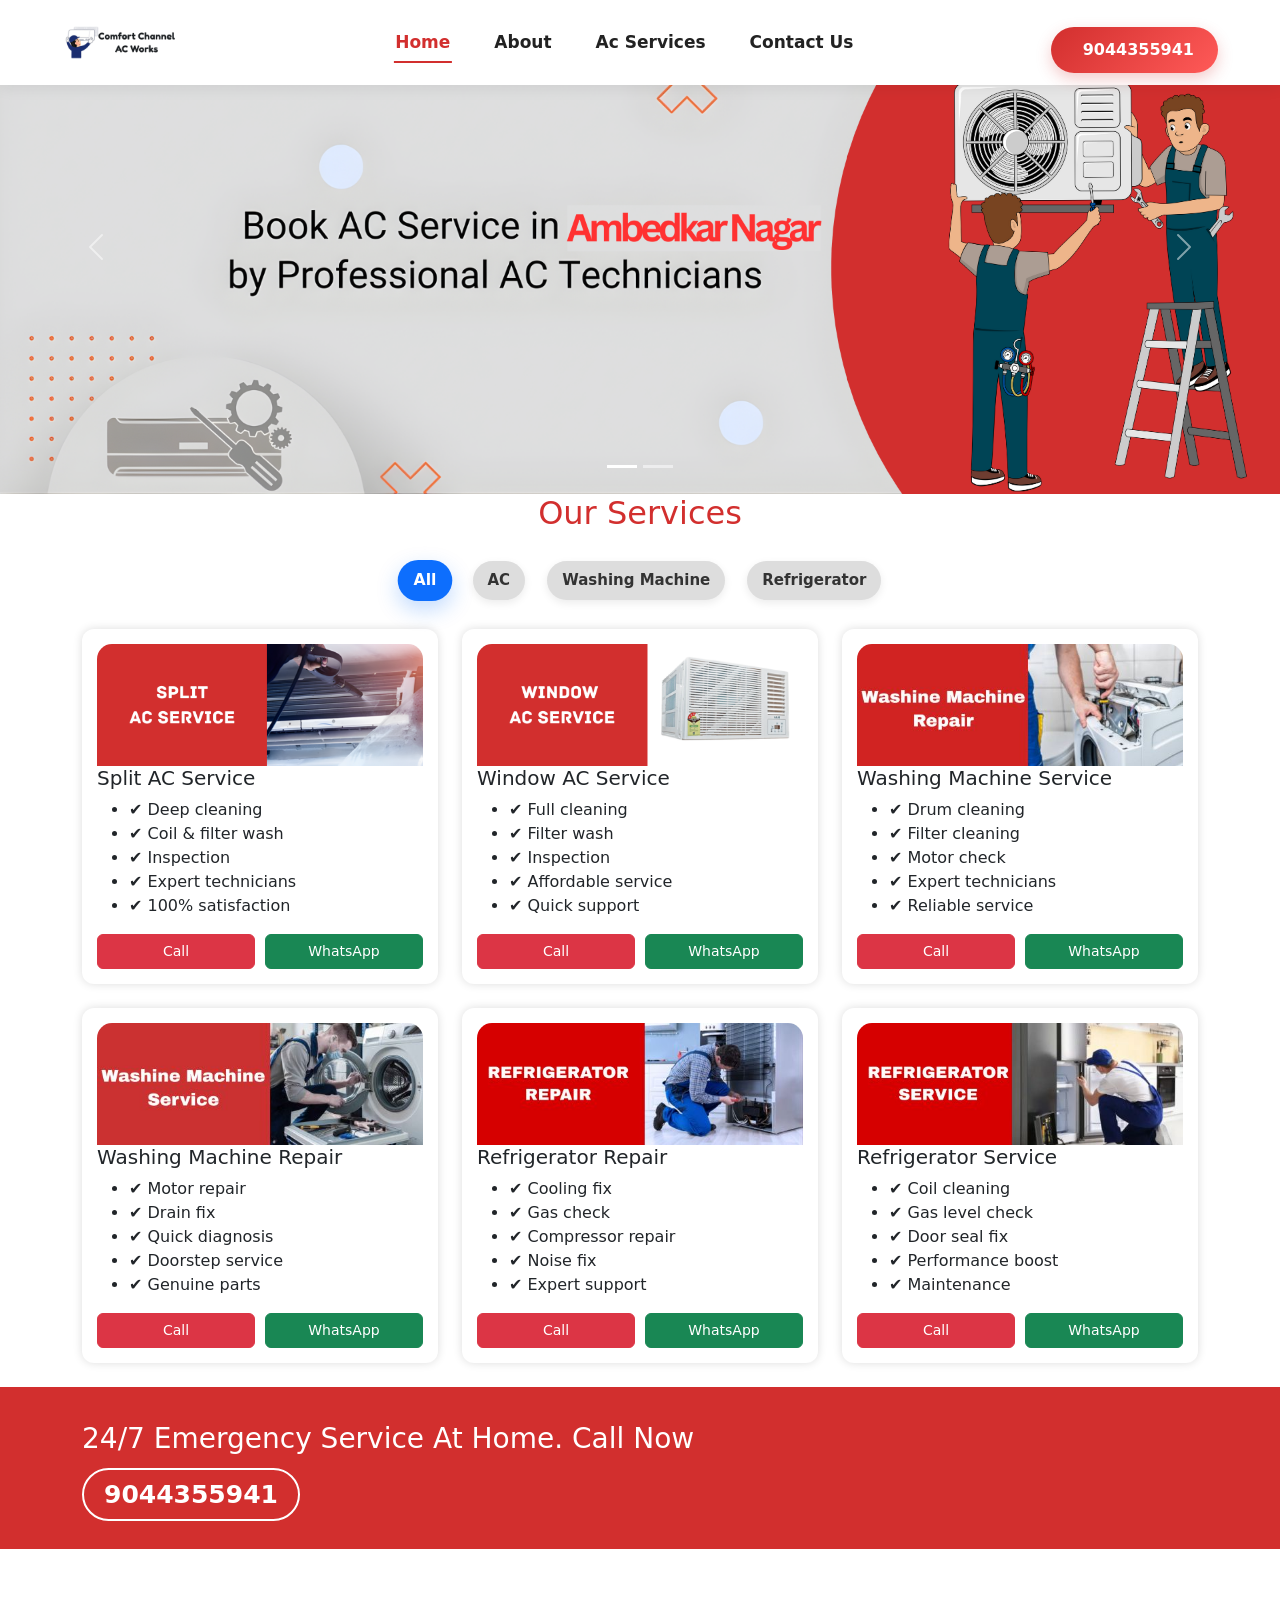
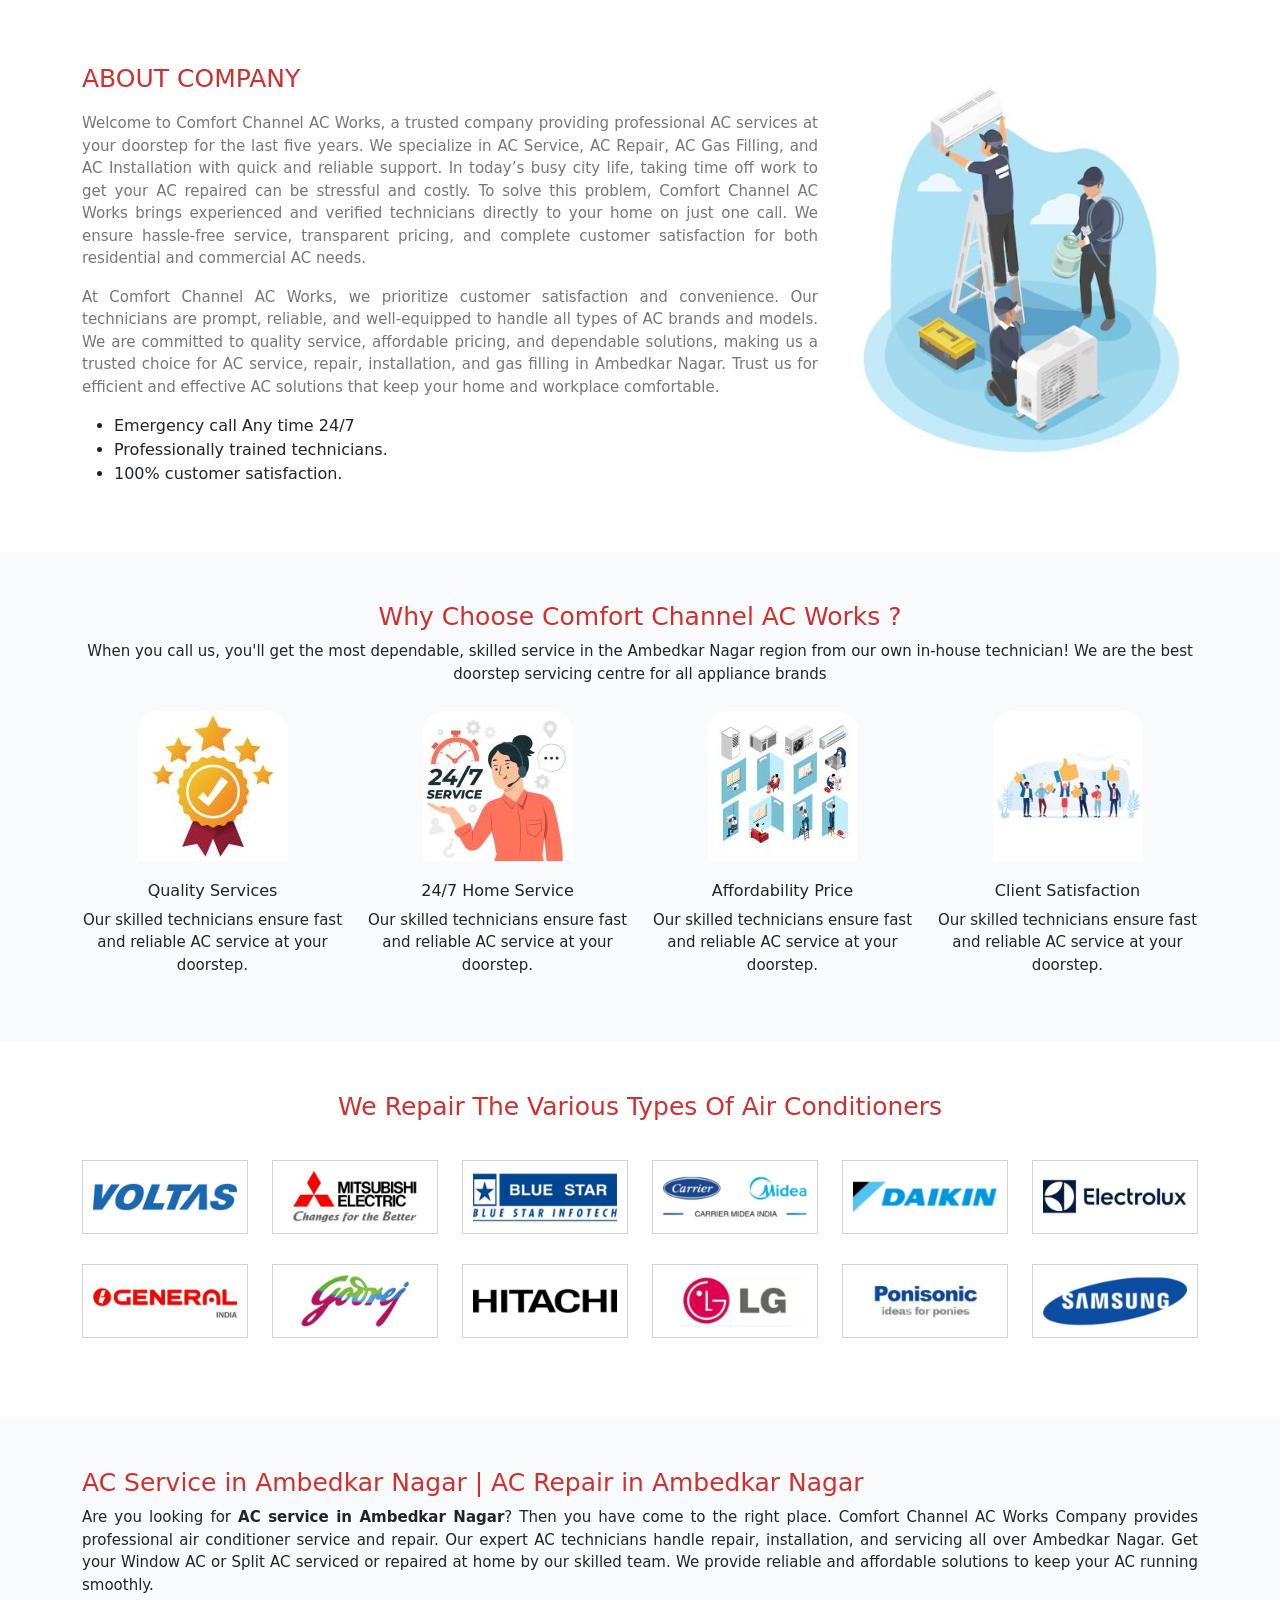
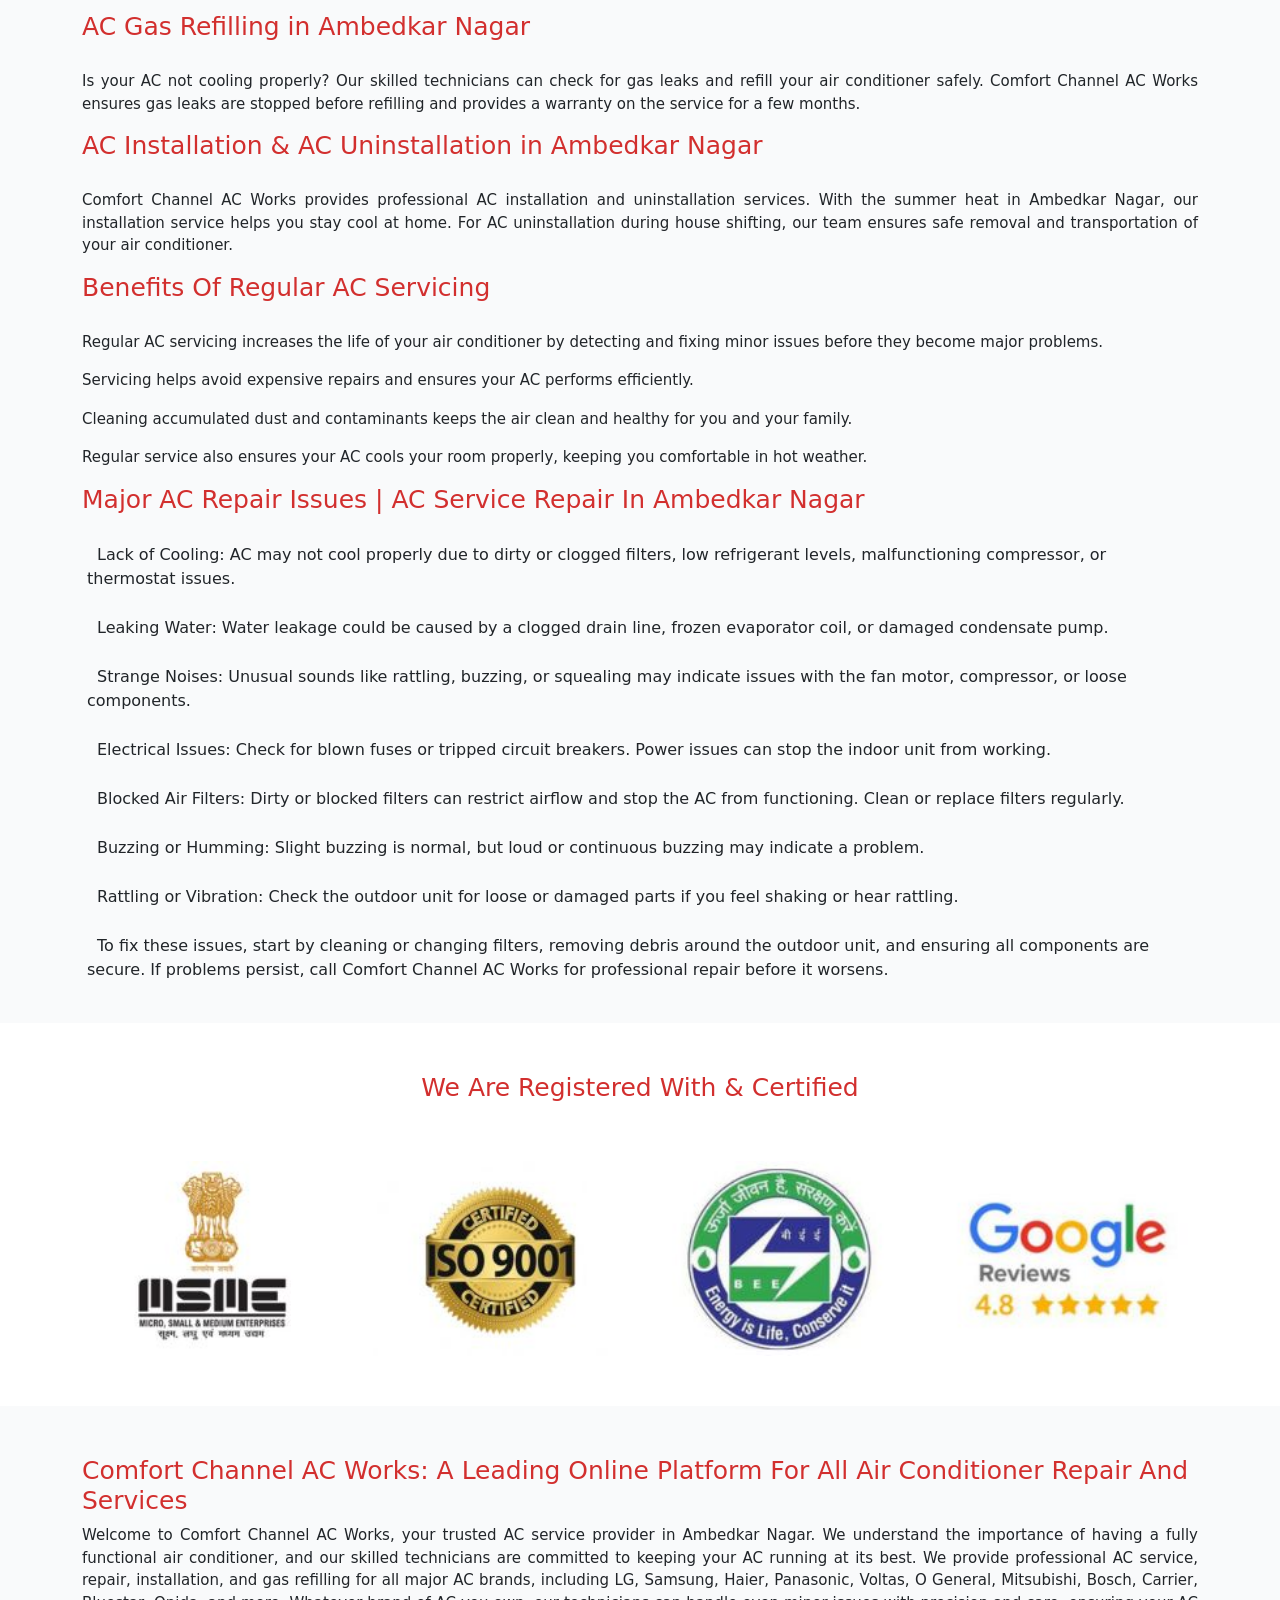
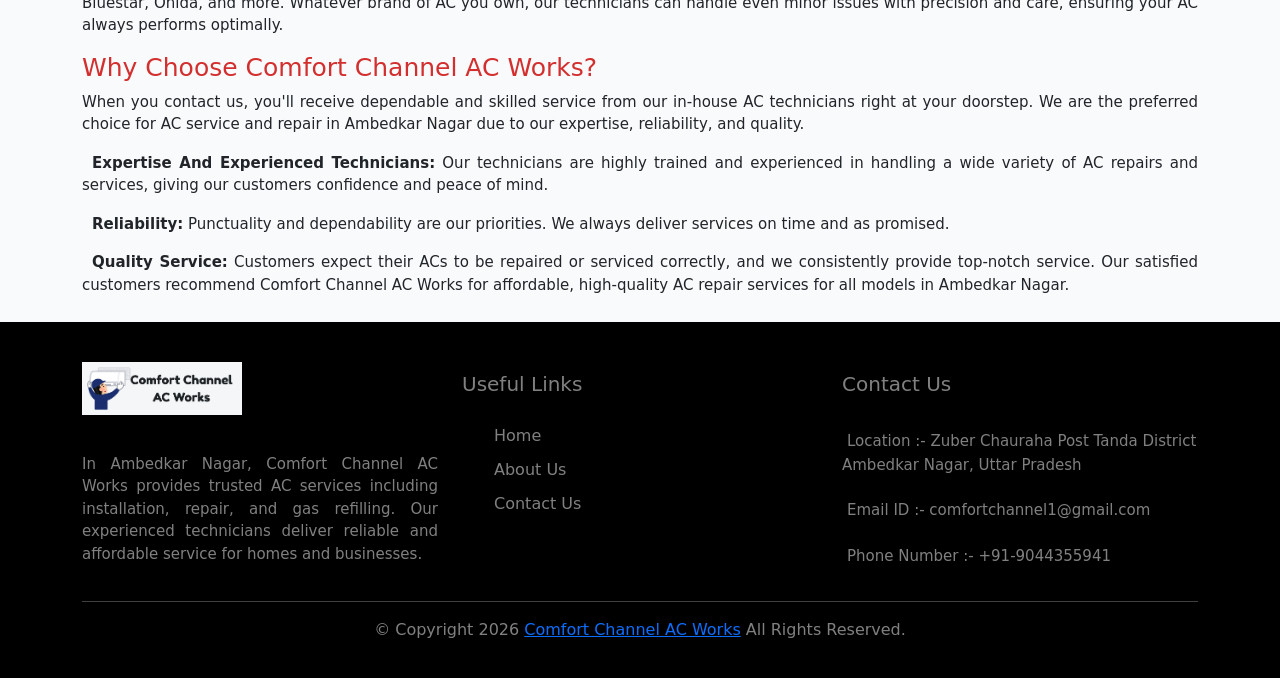
==== index.html @ f7a195db "Updated" ====
<!DOCTYPE html>
<html lang="en">
	
<head>
		<title>AC Repair & Service in Ambedkar Nagar | Comfort Channel AC Works</title>

		<meta charset="utf-8">
		  <meta name="description" content="Contact Us - Comfort Channel AC Works Home Service Best Company In Ambedkar Nagar Providing Best Solution For All Your Air Conditioner Needs Like Repair, Service, Installation, Uninstallation">
		  <meta name="keywords" content="ac service centre contact number">
		  <meta name="author" content="RPS Home Service">
		  <meta name="viewport" content="width=device-width, initial-scale=1">
	<!-- start header -->
		  <!-- <script src="assets/js/6f4b66733d.js" crossorigin="anonymous"></script>
		  <script src="assets/js/main.js"></script> -->
		  <link rel="stylesheet" href="assets/css/bootstrap.min.css" crossorigin="anonymous">
		  <script src="assets/js/bootstrap.bundle.min.js"></script>
		  <link rel="icon" href="assets/images/rps-favicon-color.png" width="60px" type="image/x-icon">
		  <link rel="stylesheet" href="assets/css/style.css">
		  <meta name="Robots" content="index, follow"/>
	</head>
	<body>

	<!-- navbar start -->
		<nav class="navbar navbar-expand-sm navbar-light bg-light">
		  <div class="container-fluid">
			<a class="navbar-brand" href="index.html">
				<img src="assets/images/comfort logo.png" alt="Comfort Channel AC Works logo"></a>
				<a href="tel:+919044XXXXXX" class="mobileno">
					<i class="fa fa-phone" aria-hidden="true">

					</i> 
					9044355941
				</a>
			
			<button class="navbar-toggler" type="button" data-bs-toggle="collapse" data-bs-target="#collapsibleNavbar">
			  <span class="navbar-toggler-icon"></span>
			</button>
			<div class="collapse navbar-collapse"  id="collapsibleNavbar">
			    <ul class="navbar-nav ms-auto  my-2 my-lg-0 navbar-nav-scroll">
					<li class="nav-item">
					 <a class="nav-link active " aria-current="page" href="index.html">Home</a>
					</li>
					<li class="nav-item">
					  <a class="nav-link" href="about.html">About</a>
					</li>
					<!--	<li class="nav-item">-->
					<!--  <a class="nav-link" href="gyser_microvave.html">Gyser Microvave</a>-->
					<!--</li>-->
					<li class="nav-item ">
					  <a class="nav-link " href="ac.html" role="button">Ac Services</a>
					
					</li>
					
				
					 <li class="nav-item">
					  <a class="nav-link" href="contact.htm">Contact Us</a>
					</li>
				</ul>
			    <div class="navbar-mobile-number ms-auto">
				   <p><a href="tel:+919044355941"><i class="fa fa-phone" aria-hidden="true"></i> 9044355941</a></p>
			    </div>
			</div>
		  </div>
		</nav>
	<!-- navbar end -->	
	<!-- main banner start -->
		<div id="carouselExampleIndicators" class="carousel slide" data-bs-ride="carousel">
		  <div class="carousel-indicators">
			<button type="button" data-bs-target="#carouselExampleIndicators" data-bs-slide-to="0" class="active" aria-current="true" aria-label="Slide 1"></button>
			<button type="button" data-bs-target="#carouselExampleIndicators" data-bs-slide-to="1" aria-label="Slide 2"></button>
		  </div>
		  <div class="carousel-inner">
			<div class="carousel-item active">
			  <img src="assets/images/zaidservicecenter.jpeg" class="d-block w-100" alt="ac service near me banner">
			</div>
			<div class="carousel-item">
			  <img src="assets/images/rps-home-service-banner-3.jpg" class="d-block w-100" alt="ac gas filling banner">
			</div>
		  </div>
		  <button class="carousel-control-prev" type="button" data-bs-target="#carouselExampleIndicators" data-bs-slide="prev">
			<span class="carousel-control-prev-icon" aria-hidden="true"></span>
			<span class="visually-hidden">Previous</span>
		  </button>
		  <button class="carousel-control-next" type="button" data-bs-target="#carouselExampleIndicators" data-bs-slide="next">
			<span class="carousel-control-next-icon" aria-hidden="true"></span>
			<span class="visually-hidden">Next</span>
		  </button>
		</div>
	<!-- main banner end -->
		
	<!--Start Section-->

		<section class="services-section">
  <div class="container">

    <div class="text-center mb-4">
      <h2 class="color-heading">Our Services</h2>
    </div>

    <!-- FILTER BUTTONS -->
    <div class="filter-buttons text-center mb-4">
      <button class="filter-btn active" data-filter="all">All</button>
      <button class="filter-btn" data-filter="ac">AC</button>
      <button class="filter-btn" data-filter="wm">Washing Machine</button>
      <button class="filter-btn" data-filter="fridge">Refrigerator</button>
    </div>

    <!-- CARDS CONTAINER -->
	 
    <div class="row" id="servicesContainer"></div>

  </div>
</section>

	<!--End Section-->




	<!-- end services -->
		<!-- End main service include -->
	
	<!-- start Emergency-call -->
		<section class="Emergency-call">
			<div class="container">
				<div class="row-Emergency-call">
					<div class="col-sm-9 col-md-9 col-lg-9">
						<h3>24/7 Emergency Service At Home. Call Now</h3>
					</div>
					<div class="col-sm-3 col-md-3 col-lg-3">
						<div class="Emergency-call-box">
							<p><a href="tel:+919044355941"><i class="fa fa-phone" aria-hidden="true"></i> 9044355941</a></p>
						</div>
					</div>
				</div>
			</div>
		</section>
	<!-- end Emergency-call -->
	<!--start  about company -->
		<section class="about-company">
			<div class="container">
				<div class="row">
					<div class="col-sm-8 col-sm-8 col-lg-8">
						<div class="about-company-heading">
							<h3 class="color-heading">ABOUT COMPANY</h3>
							<p>Welcome to Comfort Channel AC Works, a trusted company providing professional AC services at your doorstep for the last five years. We specialize in AC Service, AC Repair, AC Gas Filling, and AC Installation with quick and reliable support. In today’s busy city life, taking time off work to get your AC repaired can be stressful and costly. To solve this problem, Comfort Channel AC Works brings experienced and verified technicians directly to your home on just one call. We ensure hassle-free service, transparent pricing, and complete customer satisfaction for both residential and commercial AC needs.</p>
							<p>At Comfort Channel AC Works, we prioritize customer satisfaction and convenience. Our technicians are prompt, reliable, and well-equipped to handle all types of AC brands and models. We are committed to quality service, affordable pricing, and dependable solutions, making us a trusted choice for AC service, repair, installation, and gas filling in Ambedkar Nagar. Trust us for efficient and effective AC solutions that keep your home and workplace comfortable.</p>
							<ul>
								<li>Emergency call Any time 24/7</li>
								<li>Professionally trained technicians.</li>
								<li>100% customer satisfaction.</li>
							</ul>
						</div>
					</div>
					<div class="col-sm-4 col-md-4 col-lg-4">
						<div class="about-company-img">
							<img src="assets/images/about-company-img.jpg">
						</div>
					</div>
				</div>
			</div>
		</section>
	<!-- end about company -->
	
	<!-- start  why choice us-->
	<section class="why-choose">
		<div class="container">
			<div class="row">
				<div class="col-sm-12 col-md-12 col-lg-12">
					<div class="why-choose-heading">
							<h3 class="color-heading">Why Choose Comfort Channel AC Works ?</h3>
							<p>When you call us, you'll get the most dependable, skilled service in the Ambedkar Nagar region from our own in-house technician! We are the best doorstep servicing centre for all appliance brands</p>
					</div>
				</div>
				<div class="col-sm-3 col-md-3 col-lg-3 col-6">
					<div class="why-choose-quality">
						<img src="assets/images/Quality-Services.jpg" alt="Quality Services">
						<h6>Quality Services</h6>
						<p>Our skilled technicians ensure fast and reliable AC service at your doorstep.</p>
					</div>
				</div>
				<div class="col-sm-3 col-md-3 col-lg-3 col-6">
					<div class="why-choose-quality">
					<img src="assets/images/24Service.jpg" alt="24/7 Home Service">
						<h6>24/7 Home Service</h6>
						<p>Our skilled technicians ensure fast and reliable AC service at your doorstep.</p>
					</div>
				</div>
				<div class="col-sm-3 col-md-3 col-lg-3 col-6">
					<div class="why-choose-quality">
					<img src="assets/images/Affordability-Price.jpg" alt="Affordability Price">
						<h6>Affordability Price</h6>
						<p>Our skilled technicians ensure fast and reliable AC service at your doorstep.</p>
					</div>
				</div>
				<div class="col-sm-3 col-md-3 col-lg-3 col-6">
					<div class="why-choose-quality">
					<img src="assets/images/client-Satisfaction.jpg"  alt="Client Satisfaction">
						<h6>Client Satisfaction</h6>
						<p>Our skilled technicians ensure fast and reliable AC service at your doorstep.</p>
					</div>
				</div>
			</div>
		</div>
	</section>
	<!-- end why choice us-->
	
	<!--start brand -->
		<section class="brand">
			<div class="container">
				<div class="row">
					<div class="col-sm-12 col-md-12 col-lg-12">
							<h3 class="color-heading">We Repair The Various Types Of Air Conditioners</h3>
					</div>
				</div>
				<div class="row brand-row">
					<div class="col-sm-2 col-md-2 col-lg-2 col-6"><img src="assets/brand-logo/voltas-ac-service.jpg" alt="voltas ac service repair" style="width:100%;" ></div>
					<div class="col-sm-2 col-md-2 col-lg-2  col-6"><img src="assets/brand-logo/ac-service-near.jpg" alt="ac-service-near" style="width:100%;"></div>
					<div class="col-sm-2 col-md-2 col-lg-2  col-6"><img src="assets/brand-logo/blue-star-ac-service.jpg" alt="blue star ac service repair" style="width:100%;"></div>
					<div class="col-sm-2 col-md-2 col-lg-2  col-6"><img src="assets/brand-logo/carrier-ac-service.jpg" alt="carrier ac service" style="width:100%;"></div>
					<div class="col-sm-2 col-md-2 col-lg-2  col-6"><img src="assets/brand-logo/daikin-ac-service.jpg" alt="daikin ac service" style="width:100%;"></div>
					<div class="col-sm-2 col-md-2 col-lg-2  col-6"><img src="assets/brand-logo/electrolux-ac-service.jpg" alt="electrolux ac service" style="width:100%;"></div>
				</div>
				<div class="row brand-row">
					<div class="col-sm-2 col-md-2 col-lg-2 col-6"><img src="assets/brand-logo/general-ac-service.jpg" alt="general ac service" style="width:100%;"></div>
					<div class="col-sm-2 col-md-2 col-lg-2 col-6"><img src="assets/brand-logo/godrej-ac-service.jpg" alt="godrej ac service"  style="width:100%;"></div>
					<div class="col-sm-2 col-md-2 col-lg-2 col-6"><img src="assets/brand-logo/hitachi-ac-service.jpg" alt="hitachi ac service"  style="width:100%;"></div>
					<div class="col-sm-2 col-md-2 col-lg-2 col-6"><img src="assets/brand-logo/lg-ac-service.jpg"  alt="lg ac service" style="width:100%;"></div>
					<div class="col-sm-2 col-md-2 col-lg-2 col-6"><img src="assets/brand-logo/ponisonic-ac-service.jpg" alt="ponisonic ac service" style="width:100%;"></div>
					<div class="col-sm-2 col-md-2 col-lg-2 col-6"><img src="assets/brand-logo/samsung-ac-service.jpg"  alt="samsung ac service" style="width:100%;"></div>
				</div>
			</div>
		</section>
	<!--end brand -->
	<!-- start Major AC Repair Issues-->
		<section class="major-issues">
			<div class="container">
    <div class="row">
        <div class="col-sm-12 col-ms-12 col-lg-12">
            <div class="major-issues-heading">
                <h1 class="color-heading home-page-heading">AC Service in Ambedkar Nagar | AC Repair in Ambedkar Nagar</h1>
                <p>Are you looking for <b>AC service in Ambedkar Nagar</b>? Then you have come to the right place. Comfort Channel AC Works Company provides professional air conditioner service and repair. Our expert AC technicians handle repair, installation, and servicing all over Ambedkar Nagar. Get your Window AC or Split AC serviced or repaired at home by our skilled team. We provide reliable and affordable solutions to keep your AC running smoothly.</p>

                <h3 class="color-heading">AC Gas Refilling in Ambedkar Nagar</h3>
                <p>Is your AC not cooling properly? Our skilled technicians can check for gas leaks and refill your air conditioner safely. Comfort Channel AC Works ensures gas leaks are stopped before refilling and provides a warranty on the service for a few months.</p>

                <h3 class="color-heading">AC Installation & AC Uninstallation in Ambedkar Nagar</h3>
                <p>Comfort Channel AC Works provides professional AC installation and uninstallation services. With the summer heat in Ambedkar Nagar, our installation service helps you stay cool at home. For AC uninstallation during house shifting, our team ensures safe removal and transportation of your air conditioner.</p>

                <h3 class="color-heading">Benefits Of Regular AC Servicing</h3>
                <p>Regular AC servicing increases the life of your air conditioner by detecting and fixing minor issues before they become major problems.</p>
                <p>Servicing helps avoid expensive repairs and ensures your AC performs efficiently.</p>
                <p>Cleaning accumulated dust and contaminants keeps the air clean and healthy for you and your family.</p>
                <p>Regular service also ensures your AC cools your room properly, keeping you comfortable in hot weather.</p>

                <h3 class="color-heading">Major AC Repair Issues | AC Service Repair In Ambedkar Nagar</h3>
                <div class="Major-AC-Repair">
                    <ul>
                        <li><i class="fa fa-check-circle" aria-hidden="true"></i>Lack of Cooling: AC may not cool properly due to dirty or clogged filters, low refrigerant levels, malfunctioning compressor, or thermostat issues.</li>
                        <li><i class="fa fa-check-circle" aria-hidden="true"></i>Leaking Water: Water leakage could be caused by a clogged drain line, frozen evaporator coil, or damaged condensate pump.</li>
                        <li><i class="fa fa-check-circle" aria-hidden="true"></i>Strange Noises: Unusual sounds like rattling, buzzing, or squealing may indicate issues with the fan motor, compressor, or loose components.</li>
                        <li><i class="fa fa-check-circle" aria-hidden="true"></i>Electrical Issues: Check for blown fuses or tripped circuit breakers. Power issues can stop the indoor unit from working.</li>
                        <li><i class="fa fa-check-circle" aria-hidden="true"></i>Blocked Air Filters: Dirty or blocked filters can restrict airflow and stop the AC from functioning. Clean or replace filters regularly.</li>
                        <li><i class="fa fa-check-circle" aria-hidden="true"></i>Buzzing or Humming: Slight buzzing is normal, but loud or continuous buzzing may indicate a problem.</li>
                        <li><i class="fa fa-check-circle" aria-hidden="true"></i>Rattling or Vibration: Check the outdoor unit for loose or damaged parts if you feel shaking or hear rattling.</li>
                        <li><i class="fa fa-check-circle" aria-hidden="true"></i>To fix these issues, start by cleaning or changing filters, removing debris around the outdoor unit, and ensuring all components are secure. If problems persist, call Comfort Channel AC Works for professional repair before it worsens.</li>
                    </ul>
                </div>
            </div>
        </div>
    </div>
</div>

		</section>
	<!--end Major AC Repair Issues-->
	
	<!-- start certification -->
		<section class="certification">
			<div class="container">
				<div class="row">
					<div class="col-sm-12">
							<h3 class="color-heading">We Are Registered With & Certified</h3>
					</div>
				</div>
				<div class="row">
					<div class="col-sm-3 col-md-3 col-lg-3 col-6">
						<div class="certification-img">
							<img src="assets/images/msme.jpg" alt="Comfort Channel AC Works" style="width:100%;">
						</div>
					</div>
					<div class="col-sm-3 col-md-3 col-lg-3 col-6">
						<div class="certification-img">
							<img src="assets/images/iso.jpg" alt="Comfort Channel AC Works" style="width:100%;">
						</div>
					</div>
					<div class="col-sm-3 col-md-3 col-lg-3 col-6">
						<div class="certification-img">
							<img src="assets/images/bee.jpg" alt="Comfort Channel AC Works" style="width:100%;">
						</div>
					</div>
					<div class="col-sm-3 col-md-3 col-lg-3 col-6">
						<div class="certification-img">
							<img src="assets/images/google-rating.jpg" alt="Comfort Channel AC Works" style="width:100%;">
						</div>
					</div>
				</div>
			</div>
		</section>
	<!-- end certification -->
	<!-- start online plateform -->
		<section class="online-platform">
    <div class="container">
        <div class="row">
            <div class="col-sm-12 col-md-12 col-lg-12">
                <div class="online-platform-heading">
                    <h3 class="color-heading">Comfort Channel AC Works: A Leading Online Platform For All Air Conditioner Repair And Services</h3>
                    <p>Welcome to Comfort Channel AC Works, your trusted AC service provider in Ambedkar Nagar. We understand the importance of having a fully functional air conditioner, and our skilled technicians are committed to keeping your AC running at its best. We provide professional AC service, repair, installation, and gas refilling for all major AC brands, including LG, Samsung, Haier, Panasonic, Voltas, O General, Mitsubishi, Bosch, Carrier, Bluestar, Onida, and more. Whatever brand of AC you own, our technicians can handle even minor issues with precision and care, ensuring your AC always performs optimally.</p>

                    <h3 class="color-heading">Why Choose Comfort Channel AC Works?</h3>
                    <p>When you contact us, you'll receive dependable and skilled service from our in-house AC technicians right at your doorstep. We are the preferred choice for AC service and repair in Ambedkar Nagar due to our expertise, reliability, and quality.</p>

                    <p><b><i class="fa fa-check-circle" aria-hidden="true"></i>Expertise And Experienced Technicians:</b> Our technicians are highly trained and experienced in handling a wide variety of AC repairs and services, giving our customers confidence and peace of mind.</p>

                    <p><b><i class="fa fa-check-circle" aria-hidden="true"></i>Reliability:</b> Punctuality and dependability are our priorities. We always deliver services on time and as promised.</p>

                    <p><b><i class="fa fa-check-circle" aria-hidden="true"></i>Quality Service:</b> Customers expect their ACs to be repaired or serviced correctly, and we consistently provide top-notch service. Our satisfied customers recommend Comfort Channel AC Works for affordable, high-quality AC repair services for all models in Ambedkar Nagar.</p>
                </div>
            </div>

    <!-- start Emergency-call -->
		<!-- <section class="book-now">
			<div class="container">
				<div class="row">
					<div class="col-sm-10 col-md-10 col-lg-10">
						<div class="book-now-heading">
							<h5>Get Air Conditioner Services & Repair In Ambedkar Nagar &nbsp BOOK NOW</h5>
							<p>Comfort Channel AC Works provides cost-effective air conditioner repair services for all models in Ambedkar Nagar.</p>
						</div>
					</div>
					<div class="col-sm-2 col-md-2 col-lg-2">
						<div class="book-now-heading">
							 <a href="/index.html"><button type="button" class="btn">Get In Touch</button></a>
						</div>
					</div>
				</div>
			</div>
		</section> -->
	<!-- end Emergency-call-->
        </div>
    </div>
</section>

	<!-- end footer book now-->
<!--start footer -->
		<section class="footer">
			<div class="container">
				<div class="row footer-heading">
							<div class="col-sm-4 col-md-4 col-lg-4">
								<div class="footer-logo-img">
									<img src="assets/images/comfort logo-2.png">
									<p>In Ambedkar Nagar, Comfort Channel AC Works provides trusted AC services including installation, repair, and gas refilling. Our experienced technicians deliver reliable and affordable service for homes and businesses.</p>
								</div> 
							
							</div>
							<div class="col-sm-4 col-md-4 col-lg-4">
								<div class="usefull-link">
									<h5>Useful Links</h5>
									<ul>
										<li><a href="index.html">Home</a></li>
										<li><a href="about.html">About Us</a></li>
										
									
										<li><a href="/contact.htm">Contact Us</a></li>
									</ul>
								</div>
							</div>
						
							<div class="col-sm-4 col-md-4 col-lg-4">
								<div class="contact-us">
									<h5>Contact Us</h5>
									<p><i class="fa fa-map-marker" aria-hidden="true"></i>Location :- Zuber Chauraha Post Tanda District Ambedkar Nagar, Uttar Pradesh</p>
									<p><i class="fa fa-envelope" aria-hidden="true"></i>Email ID :- comfortchannel1@gmail.com </p>
									<p> <i class="fa fa-phone-square" aria-hidden="true"></i>Phone Number :- +91-9044355941</p>
								</div>
							</div> 
							<div class="col-sm-12 col-md-12 col-lg-12">
								<div class="trem-and-condition">
								<hr>
									<p>© Copyright 2026 <a href="#">Comfort Channel AC Works</a> All Rights Reserved.</p>
								</div>
							</div>	
				</div>
				</div>
			</div>
		</section>
	<!--end footer -->
	
	<div class="footer-mobile">
		<a href="tel:+919044355941" ><i class="fa fa-phone"></i> Call Now </a>
	</div>

	<!-- <script>
		var url = '../wati-integration-service.clare.ai/ShopifyWidget/shopifyWidget9e65.js?75564';
		var s = document.createElement('script');
		s.type = 'text/javascript';
		s.async = true;
		s.src = url;
		var options = {
			"enabled": true,
			"chatButtonSetting": {
				"backgroundColor": "#4dc247",
				"ctaText": "Get Help",
				"borderRadius": "25",
				"marginLeft": "0",
				"marginBottom": "50",
				"marginRight": "50",
				"position": "right"
			},
			"brandSetting": {
				"brandName": "Comfort Channel AC Works",
				"brandSubTitle": "We Provide Home Appliances Service",
				"brandImg": "assets/images/rps-favicon.png",
				"welcomeText": "Hi, there!\nHow can I help you?",
				"messageText": "Hello, I need help with your service",
				"backgroundColor": "rgb(12, 101, 111);",
				"ctaText": "Start Chat",
				"borderRadius": "0",
				"autoShow": false,
				"phoneNumber": "+919044355941"
			}
		};
		s.onload = function() {
			CreateWhatsappChatWidget(options);
		};
		var x = document.getElementsByTagName('script')[0];
		x.parentNode.insertBefore(s, x);
	</script> -->
		<!--end  footer -->
		<script src="assets/js/data.js"></script>
		<script src="assets/js/main.js"></script>
	</body>
</html>
---- assets/css/style.css ----
.navbar-brand img {
	width:200px;padding-left:50px;
}
.scrollfooter {
    position: relative;
    width: 100%;
    height: 200px;
    padding: 0;
    overflow-y: scroll;
    overflow-x: hidden;
}
::-webkit-scrollbar {
    width: 3px;
    height: 3px;
    background-color: #535356;
    overflow-x: auto;
}
.navbar-nav .nav-item{
	padding-left:15px;
}
.navbar-mobile-number p a{
	text-decoration:none;
	background-color:#d22f2e;
	padding:10px 30px 10px 30px;
	border-radius:25px;
	color:white;
}
.one-roof ul li {
	list-style-type:none;
	margin-top:15px;
	text-align:justify;
}
.fa-check-circle{
	padding-right:10px;
	color:green;
}
.one-roof .fa-check-circle{
	padding-right:10px;
	color:green;
}
.navbar-mobile-number {
	margin-right:50px;
	margin-top:15px;
}
.main-service {
	background-color:#f9fafb;
	padding-bottom:50px;
}
.routing-ac {
	box-shadow:2px 2px 5px black;
	border-radius:15px;
	padding-bottom:15px;
	margin-bottom:20px;
}
.routing-ac h6{
	padding-left:20px;
	padding-top:10px;
}
.routing-ac ul li {
	font-size:14px;
	padding-bottom:5px;
	padding-left:10px;
	list-style-type:none;
}
.routing-ac ul{
	padding-left:12px;
}
.routing-ac .fa-check-circle{
	padding-right:10px;
	color:green;
}
.service-heading {
	padding:40px 0px 15px 18px; 
}
.service-heading h3{
	font-size:25px;
}
.service-heading p{
	font-size:15px;
	text-align:justify;
	
	padding-right:10px;
}
.routing-ac .service-button{
	padding-left:20px;
}
.routing-ac .service-button p{
	font-size:15px;
	font-weight:bold;
}
.routing-ac .service-button p a{
	text-decoration:none;
	padding-left:20px;
}
.routing-ac .service-button .btn{
	font-size:11px;
}
.service-heading-two h1 {
	font-size:30px;
}
.navbar {
	position: fixed;
    z-index: 99;
    width: 100%;
}
.service-heading-two {
	box-shadow:2px 2px 5px black;
	background-color:white;
	margin-top:40px;
	padding-top:20px;
	padding-bottom:20px;
	text-align:center;
}
.service-heading-two p{
	font-size:15px;
	padding-left:5px;
	padding-right:5px;
}
.carousel {
	padding-top:70px;
}
@media only screen and (max-width: 600px) {
	   .we-expart-header{
	       padding-left:15px;
	   }
	   .service-area-name p  {
    	text-decoration:none;
    	padding:2px 10px 2px 10px!important;
    	border:2px solid rgb(12, 101, 111);
    	border-radius:25px;
    	font-size:9px;
    	text-transform:uppercase;
    	color:gray;
    	font-size:14px;
        }
	   .about-us {
        padding-top:91px!important;
        padding-bottom: 50px;
        }
        .certification {
            padding-top:20px!important;
            padding-bottom:20px!important;
            text-align: center;
        }
	   .service-heading-two h1 {
		font-size:25px;
		}
	   .service-heading-two p{
		font-size:15px;
		padding-left:15px;
		padding-right:15px;
		text-align:justify;
	   }
		.carousel {
			padding-top:65px;
		}
		.navbar-mobile-number p a{
			text-decoration:none;
			background-color:black;
			padding:10px 30px 10px 30px;
			border-radius:25px;
			color:white;
			display:none;
		}
		.navbar-brand img {
			width:120px;
			padding-left:0px;
		}
	   .we-expart{
			background-color: rgb(12, 101, 111);
			padding-top:90px!important;
			padding-bottom: 50px;
		}
		.carousel-control-next:focus, .carousel-control-next:hover, .carousel-control-prev:focus, .carousel-control-prev{
			margin-top:65px;
		}
		.carousel-control-next:focus, .carousel-control-next:hover, .carousel-control-prev:focus, .carousel-control-next{
			margin-top:65px;
		}
		.form-group {
	     margin-bottom:15px;
        }
		.mobileno{
		display:block;
		background-color: black;
		padding: 4px 15px;
		font-size: 14px;
		color: #fff;
		border-radius: 25px;
		text-decoration:none;
		}
	  .footer-follow-us h5 {
		color:white;
		text-align:justify;
		padding-top:30px;
	  }
	  .usefull-link h5{
		padding-left:0px;
		padding-bottom:20px;
		color:rgb(12, 101, 111);
		color:white;
	}
	.faq-container {
	  width:100%!important;
	  background-color: #fff;
	  border-radius: 10px;
	  box-shadow: 0 0 10px rgba(0, 0, 0, 0.1);
	}
	
 
}
.about-company {
	padding-top:115px;
	padding-bottom:50px;
}
.major-issues-heading .Major-AC-Repair ul {
    padding-left:5px!important;
}
.service-button .btn {
	color:#d22f2e;
	border:2px solid #d22f2e;
	font-weight:bold;
}
.about-us {
	padding-top:130px;
	padding-bottom:50px;
}
.about-company-img img{
	width:100%;
}

.about-company-heading h3{
	padding-bottom:10px;
	font-size:25px;
	
}
.about-company-heading p{
	text-align:justify;
	font-size:15px;
	color:#777;
}

.why-choose {
	background-color:#f9fafb;
	padding-top:50px;
	padding-bottom:50px;
}
.why-choose-heading  {
	text-align:center;
}
.why-choose-heading h3 {
	font-size:25px;
}
.why-choose-heading p{
	font-size:15px;
}
.why-choose-quality {
	text-align:center;
	padding-top:10px;
}
.why-choose-quality p{
	font-size:15px;
}
.why-choose-quality img{
	padding-bottom:20px;
	border-radius:20px;
}
.one-roof ul{
    padding-left:5px!important;
}
.form {
	background-color:rgb(12, 101, 111);
	padding:20px 20px;
}
.form-heading {
	text-align:center;
	padding-top:8px;
}
.form .btn{
    border:2px solid white;
    color:white;
    font-weight:bold;
}
.form-main .btn {
    background-color:#d22f2e;
    color:white;
    font-weight:bold;
}

.major-issues{
	padding-top:50px;
	padding-bottom:0px;
	background-color:#f9fafb;
}
.major-issues-heading p{
	text-align:justify;
	font-size:15px;
}
.major-issues-heading ul li {
	list-style-type:none;
	padding-bottom:25px;
}
.major-issues-heading ul li .fa-check-circle{
	color:green;
	padding-right:10px;
}
.major-issues-heading h3{
	padding-bottom:20px;
	font-size:25px;
}
.brand {
	padding-top:50px;
	padding-bottom:50px;
	text-align:center;
}
.brand h3 {
	padding-bottom:30px;
	font-size:25px;
}
.brand-row img{
	width:100%;
	margin-bottom:30px;
	border:1px solid lightgray;
	padding:10px;
}
.certification {
	padding-bottom:50px;
	padding-top:50px;
	text-align:center;
}
.certification h3 {
	text-align:center;
	font-size:25px;
}
.certification-img {
	padding-top:50px;
	width:100%;
}
.online-platform {
	padding-top:50px;
	padding-bottom:10px;
	background-color:#f9fafb;
}
.online-platform-heading p{
	text-align:justify;
	font-size:15px;
}
.online-platform-heading h3 {
	font-size:25px;
}
.book-now {
	background-color:#d22f2e;;
	padding-top:20px;
	padding-bottom:20px;
}
.book-now-heading .btn{
	text-align:center;
	margin-top:20px;
	border:2px solid white;
	font-weight:bold;
	color:white;
}
.book-now-heading {
	color:white;
}
.color-heading{
	color:#d22f2e;
}
.home-page-heading {
    font-size:25px;
}
.color-heading b {
    color:white;
}
.mobileno{
	display:none;
}
.footer{
	padding-top:20px;
	padding-bottom:20px;
	background-color:black;
}
.footer-logo-img img {
	width:160px;
	margin-top:20px;
}
.footer-logo-img p{
	font-size:15px;
	text-align:justify;
	color:gray;
	padding-top:38px;	
}
.footer-follow-us h5 {
	color:gray!important;
	text-align:center;
	padding-top:30px;
}


@media only screen and (max-width: 600px) {
	.mobileno{
		display:block;
		background-color:rgb(12, 101, 111);
		padding: 4px 15px 4px 15px;
		font-size: 14px;
		color: #fff;
		border-radius: 25px;
		text-decoration:none;
	}
	.certification-img {
	padding-top:50px;
	width:100%;
    }
	.usefull-link ul {
    padding-left:5px!important;
    }
  .footer-follow-us h5 {
	color:white;
	text-align:justify;
	padding-top:10px;
	}
	.form-main .form-control {
	width:100%;
	}
	.header-contact-address {
	background-color:#f9fafb;
	padding:30px;
	text-align:center;
	margin-top:30px;
	}
	.contact-us{
	padding-top:1px!important;
    }
    .usefull-link h5 {
    color: white;
    padding-top:10px!important;
    padding-bottom:10px!important;
    }
}


.footer-follow-us {
	font-size:30px;	
}
.footer-follow-us ul li {
	list-style-type:none;
	float:left;
	display:flex;
	color:white;
	padding-top:10px;
	padding-right:20px;
}
.footer-follow-us .fa-facebook-square {
	color:#3b5998;
}
.footer-follow-us .fa-instagram{
	color:#d62976;
}
.footer-follow-us .fa-linkedin {
	color:#0072b1 ;
}
.footer-follow-us .fa-youtube-play{
	color:#CD201F;
}
.contact-us p{
	font-size:15px;
	color:gray;
}
.contact-us .fa-map-marker{
	margin-right:5px;
	font-size:20px;
}
.contact-us .fa-envelope{
	margin-right:5px;
	font-size:20px;
}
.contact-us .fa-phone-square{
	margin-right:5px;
	font-size:20px;
}
.usefull-link h5{
	color:gray;
	padding-top:30px;
	padding-bottom:20px;
}
.faq-heading-one h2{
		padding-bottom:20px;
		color:rgb(12, 101, 111);
		text-align:center;
		font-size:25px;
	}
.faq-heading {
		margin-top:50px;
		margin-bottom:50px;
		
	}
.contact-us h5{
	padding-bottom:20px;
	color:rgb(12, 101, 111);
	color:gray;
}
.usefull-link ul li  {
	list-style-type:none;
	padding-bottom:10px;
	
}

.usefull-link ul li a{
	text-decoration:none;
	color:gray;
}

.contact-us{
	padding-top:30px;
}
.Emergency-call{
	background-color: #d22f2e;
	padding:20px;
	color:white;
}
.Emergency-call h3 {
	margin-top:15px!important;
}
.Emergency-call p a{
	font-size:25px;
	text-decoration:none;
	color:white;
	font-weight:bold;
	border:2px solid white;
	padding:10px 20px 10px 20px;
	border-radius:50px;
}
.Emergency-call p {
	margin-top:20px;
}

.faq-container {
  width:100%;
  background-color: #fff;
  border-radius: 10px;
  box-shadow: 0 0 10px rgba(0, 0, 0, 0.1);
}

.faq-item {
  padding: 20px;
  border-bottom: 1px solid #e0e0e0;
  cursor: pointer;
  transition: background-color 0.3s ease-in-out;
  display: flex;
  justify-content: space-between;
  align-items: center;
}

.faq-item:last-child {
  border-bottom: none;
}

.faq-question {
  font-size:15px;
  font-weight:600;
  padding-bottom: 3px;
  patting-top: 3px;
}

.faq-answer {
  font-size: 15px;
  max-height: 0;
  overflow: hidden;
  transition: max-height 0.3s ease-in-out;
  text-align:justify;
  padding-left: 10px;
  padding-right: 10px;
}

.faq-answer.active {
  border-bottom: 1px solid #e0e0e0;
}

.icon-container i {
  font-size: 16px;
  cursor: pointer;
  transition: transform 0.3s ease-in-out;
}

.icon-container i.active {
  transform: rotate(90deg);
}
.trem-and-condition hr{
	color:white;
}
.trem-and-condition p{
	text-align:center;
	color:gray;
}
.we-expart .btn {
    border:2px solid white;
    color:white;
    font-weight:bold;
} 
.we-expart{
	background-color: rgb(12, 101, 111);
	padding-top:117px;
	padding-bottom:50px;
}
.we-expart h1{
	color:white;
	font-size:30px;
	padding-bottom:15px;
}
.ac-service-center-near {
	padding-top:50px;
	padding-bottom:50px;
}
.ac-service-center-near h5{
	color:rgb(12, 101, 111);
}
.ac-service-center-near p{
	font-size:15px;
	text-align:justify;
}
.ac-service-center-near ul li a{
	text-decoration:none;
	color:rgb(12, 101, 111);
}
.Services-We-Provide{
	padding-top:50px;
	padding-bottom:50px;
	background-color:#f9fafb;
}
.Services-We-Provide h5{
	color:rgb(12, 101, 111);
	padding-bottom:30px;
}
.All-Over-Brands a{
	text-decoration:none;
	color:white;
}
.All-Over-Brands {
	background-color:rgb(12, 101, 111);
	border:1px solid gray;
	border-radius:25px;
	padding:10px 30px 10px 30px;
	margin-bottom:20px;
}
.All-Over-Brands:hover{
	background-color:green;
}
.we-expart-header h2{
	padding-bottom:10px;
}
.we-expart-header ul li {
	color:white;
	font-size:18px;
}

.contact-us-form {
	padding-bottom:20px;
	padding-top:20px;
}
.contact-us-form h3 {
	text-align:center;
	color:rgb(12, 101, 111);
	padding-bottom:20px;
}
.header-content-two p{
	font-size:15px;
}
.header-content-two h5{
	padding-bottom:10px;
}
.header-content-two .fa-map-marker{
	font-size:36px;
	color:#d22f2e;
}
.header-content-two .fa-envelope{
	margin-right:5px;
	font-size:36px;
	color:#d22f2e;
}
.header-content-two .fa-phone-square{
	margin-right:5px;
	font-size:36px;
	color:#d22f2e;
}
.contact-us-form {
	padding-top:80px;
}
.header-content p{
	text-align:justify;
}
.form-label {
	font-weight:500;
	color:rgb(12, 101, 111);
}
.maping {
	margin-top:10px;
	margin-bottom:30px;
}
.form-main {
	background-color:#e9ecef;
	padding-top: 30px;
	padding-bottom:20px;
}
.contact-us-form {
	padding-bottom:50px;
}
.header-content {
	text-align:center;
	padding-top:30px;
	padding-bottom:30px;
}
.header-content h5{
	color:#d22f2e;;
	font-weight:700;
}
.header-content p{
	text-align:center;
}
.form-main .form-control {
	width:100%;
}
.header-contact-address {
	background-color:#e9ecef;
	padding:30px;
	text-align:center;
	
}
.header-contact-email {
	background-color:#e9ecef;
	padding:30px;
	margin-top:25px;
	text-align:center;
}
.header-contact-phone {
	background-color:#e9ecef;
	padding:30px;
	margin-top:25px;
	text-align:center;
}
.header-contact-phone h6{
	color:#d22f2e;
	padding-top:10px;
}
.header-contact-email h6{
	color:#d22f2e;
	padding-top:10px;
}
.header-contact-address h6{
	font-size:20px;
	margin-left:10px;
	color:#d22f2e;
	padding-top:10px;
}
.service-area {
	padding-top:90px;
	margin-bottom:50px;
}
.service-area-heading  h1 {
	font-size:30px;
	text-align:center;
	color:rgb(12, 101, 111);
}
.service-area-name p a {
	text-decoration:none;
	text-transform:uppercase;
	color:gray;
}
.service-area-name p  {
	text-decoration:none;
	padding:5px 20px 5px 20px;
	border:2px solid rgb(12, 101, 111);
	border-radius:25px;
	font-size:12px;
	text-transform:uppercase;
	color:gray;
}
.service-area-name p {
	margin-bottom:15px;
}
.service-area-location {
	padding-bottom:50px;
}


.filter-buttons button {
  margin: 5px;
  padding: 8px 15px;
  border: none;
  background: #ddd;
  cursor: pointer;
}

.filter-buttons .active {
  background: #0d6efd;
  color: #fff;
}
.service-card {
  background: #fff;
  padding: 15px;
  border-radius: 12px;
  box-shadow: 0 5px 15px rgba(0,0,0,0.1);
  transition: 0.3s;
  height: 100%;
}

.service-card {
  box-shadow: 0 0 10px #ddd;
}

.service-card:hover {
  transform: translateY(-5px);
}

.service-card img {
  max-width: 100%;
  height: auto;
  border-radius: 10px;
}


		row {
			flex-wrap: wrap;
			margin: 0;
			padding: 0;
			box-sizing: border-box;

		}
		header {
  				position: sticky;
  				top: 0;
  				z-index: 1000;
			}
        .wa-chat-box-poweredby{ 
            display: none;
        }
		.footer-mobile {
				display: none;
			}
		
        @media screen and (max-width: 768px ) {
			.footer-mobile {
				position: fixed;
				bottom: 0;
				left: 0;
				display: block;
				right: 0;
				background: #fff;
				z-index: 998;
				width: 100%;
				height: 55px;
				box-shadow: 0 -5px 5px -3px #ccc;
				border-top: 1px solid #dedede;
			}
			.footer-mobile {
				display: block;
			}
			.footer-mobile a {
				display: inline-block;
				padding: 6px 9px;
				background: 0 0;
				color: #000;
				text-decoration: none;
				width: 50%;
				font-weight: 600;
				border-radius: 4px;
				font-size: 14px;
				letter-spacing: 0;
				text-transform: uppercase;
				margin: 8px 0 0 0;
				text-align: center;
			}
            #wa-widget-send-button {
                margin: 0 0 3px 0 !important;
                right: 10px;
                background: transparent;
                box-shadow: none;
            }
            #wa-widget-send-button .wa-messenger-svg-whatsapp {
                fill: #4dc247;
                width: 35px;
                margin-right: 5px;
            }
            #wa-widget-send-button div{
                color: #000 !important;
                font-weight: 600;
                letter-spacing: 0.5px;
                text-transform: capitalize;
                font-size: 15px !important;
                position: relative;
                top: 1px;
            }
			.card:hover {
  				transform: translateY(-8px);
  				transition: 0.3s;
			}
			html {
  				scroll-behavior: smooth;
			}
        }



.service-card:hover {
  transform: translateY(-8px);
}

.service-card img {
  width: 100%;
  height: 200px;
  object-fit: cover;
  border-radius: 10px;
}

.btn-box {
  display: flex;
  gap: 10px;
  margin-top: auto;
}

.btn {
  flex: 1;
  font-size: 14px;
}

/* MOBILE FIX */
@media (max-width: 576px) {
  .service-card img {
    height: 180px;
  }
}


/* FILTER BUTTONS */

.filter-buttons{
  display:flex;
  flex-wrap:wrap;
  gap:12px;
  justify-content:center;
  margin-bottom:35px;
}

.filter-btn{
  padding:12px 28px;
  border:none;
  border-radius:30px;
  background:#f1f1f1;
  color:#333;
  font-size:15px;
  font-weight:600;
  cursor:pointer;
  transition:all 0.35s ease;
  box-shadow:0 3px 8px rgba(0,0,0,0.08);
}

/* HOVER EFFECT */

.filter-btn:hover{
  background:#d22f2e;
  color:#fff;
  transform:translateY(-3px);
  box-shadow:0 8px 18px rgba(210,47,46,0.25);
}

/* ACTIVE BUTTON */

.filter-btn.active{
  background:#0d6efd;
  color:#fff;
  transform:scale(1.05);
  box-shadow:0 8px 20px rgba(13,110,253,0.25);
}

/* CLICK EFFECT */

.filter-btn:active{
  transform:scale(0.96);
}

/* MOBILE */

@media(max-width:576px){

  .filter-buttons{
    gap:10px;
  }

  .filter-btn{
    padding:10px 20px;
    font-size:14px;
  }

}

/* =========================
   PREMIUM NAVBAR DESIGN
========================= */

.navbar{
  position:fixed;
  top:0;
  left:0;
  width:100%;
  z-index:999;
  background:#ffffff !important;
  padding:12px 0;
  transition:all 0.4s ease;
  box-shadow:0 2px 15px rgba(0,0,0,0.08);
}

/* NAVBAR ON SCROLL */

.navbar.scrolled{
  padding:8px 0;
  background:#fff !important;
  box-shadow:0 5px 20px rgba(0,0,0,0.12);
}

/* LOGO */

.navbar-brand img{
  width:170px;
  transition:0.4s ease;
}

.navbar-brand img:hover{
  transform:scale(1.05);
}

/* NAV LINKS */

.navbar-nav{
  align-items:center;
}

.navbar-nav .nav-item{
  padding:0 8px;
}

.navbar-nav .nav-link{
  position:relative;
  color:#222 !important;
  font-size:17px;
  font-weight:600;
  padding:10px 14px !important;
  transition:all 0.3s ease;
}

/* HOVER EFFECT */

.navbar-nav .nav-link:hover{
  color:#d22f2e !important;
  transform:translateY(-2px);
}

/* UNDERLINE EFFECT */

.navbar-nav .nav-link::after{
  content:"";
  position:absolute;
  left:50%;
  bottom:2px;
  width:0%;
  height:2px;
  background:#d22f2e;
  transition:all 0.3s ease;
  transform:translateX(-50%);
}

.navbar-nav .nav-link:hover::after,
.navbar-nav .nav-link.active::after{
  width:70%;
}

/* ACTIVE MENU */

.navbar-nav .nav-link.active{
  color:#d22f2e !important;
}

/* DESKTOP PHONE BUTTON */

.navbar-mobile-number p{
  margin-bottom:0;
}

.navbar-mobile-number p a{
  text-decoration:none;
  background:linear-gradient(135deg,#d22f2e,#ff5a58);
  padding:11px 24px;
  border-radius:40px;
  color:#fff;
  font-weight:600;
  display:inline-flex;
  align-items:center;
  gap:8px;
  transition:all 0.35s ease;
  box-shadow:0 6px 15px rgba(210,47,46,0.25);
}

/* BUTTON HOVER */

.navbar-mobile-number p a:hover{
  transform:translateY(-3px);
  box-shadow:0 10px 25px rgba(210,47,46,0.35);
}

/* MOBILE BUTTON */

.mobileno{
  display:none;
}

/* TOGGLER BUTTON */

.navbar-toggler{
  border:none !important;
  box-shadow:none !important;
  transition:0.3s ease;
}

.navbar-toggler:hover{
  transform:rotate(90deg);
}

/* MOBILE RESPONSIVE */

@media(max-width:768px){

  .navbar{
    padding:10px 0;
  }

  .navbar-brand img{
    width:120px;
  }

  .navbar-collapse{
    background:#fff;
    margin-top:12px;
    border-radius:12px;
    padding:15px;
    box-shadow:0 8px 20px rgba(0,0,0,0.08);
    animation:menuFade 0.4s ease;
  }

  @keyframes menuFade{
    from{
      opacity:0;
      transform:translateY(-10px);
    }
    to{
      opacity:1;
      transform:translateY(0);
    }
  }

  .navbar-nav{
    align-items:flex-start;
  }

  .navbar-nav .nav-item{
    width:100%;
    padding:5px 0;
  }

  .navbar-nav .nav-link{
    width:100%;
    padding:12px 10px !important;
    border-radius:10px;
  }

  .navbar-nav .nav-link:hover{
    background:#f5f5f5;
    transform:translateX(5px);
  }

  .navbar-mobile-number{
    display:none;
  }

  .mobileno{
    display:flex;
    align-items:center;
    gap:6px;
    background:linear-gradient(135deg,#d22f2e,#ff5a58);
    color:#fff;
    padding:7px 14px;
    border-radius:30px;
    text-decoration:none;
    font-size:14px;
    font-weight:600;
    transition:0.3s ease;
  }

  .mobileno:hover{
    transform:scale(1.05);
    color:#fff;
  }
}
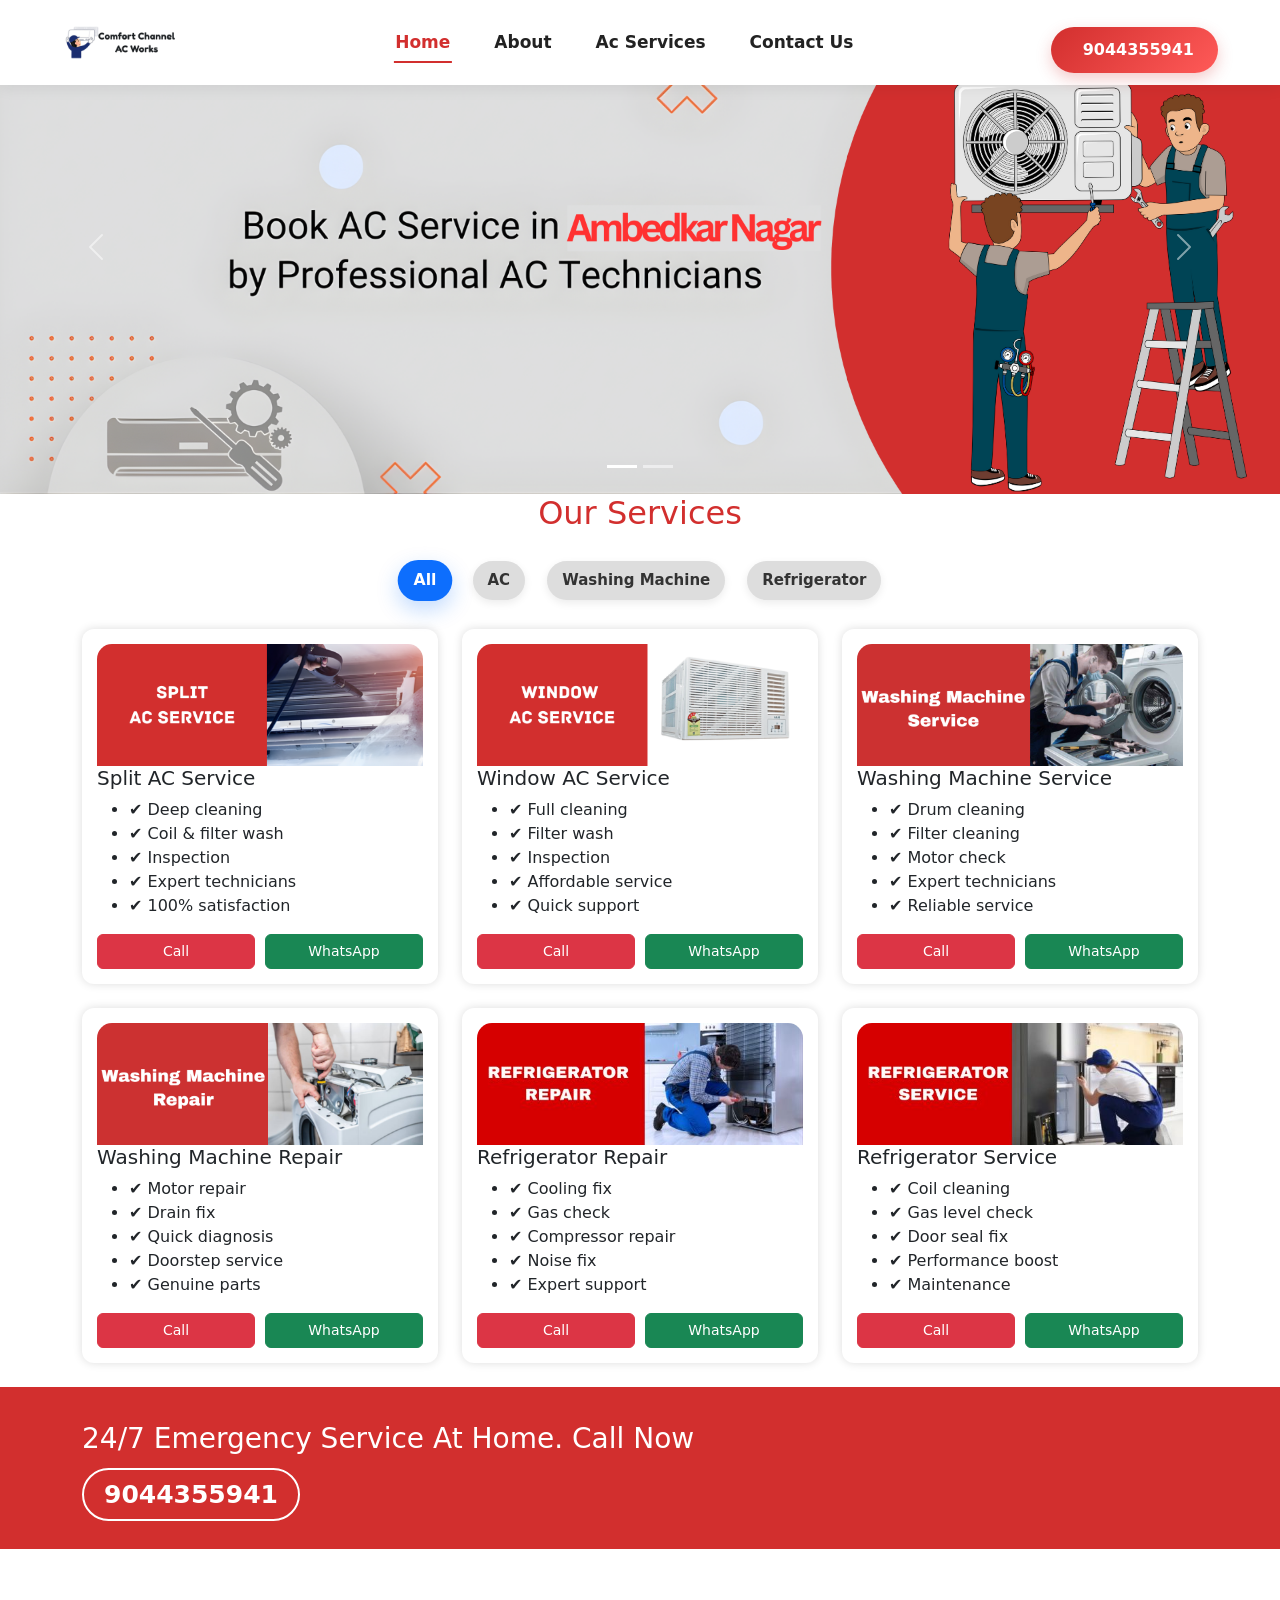
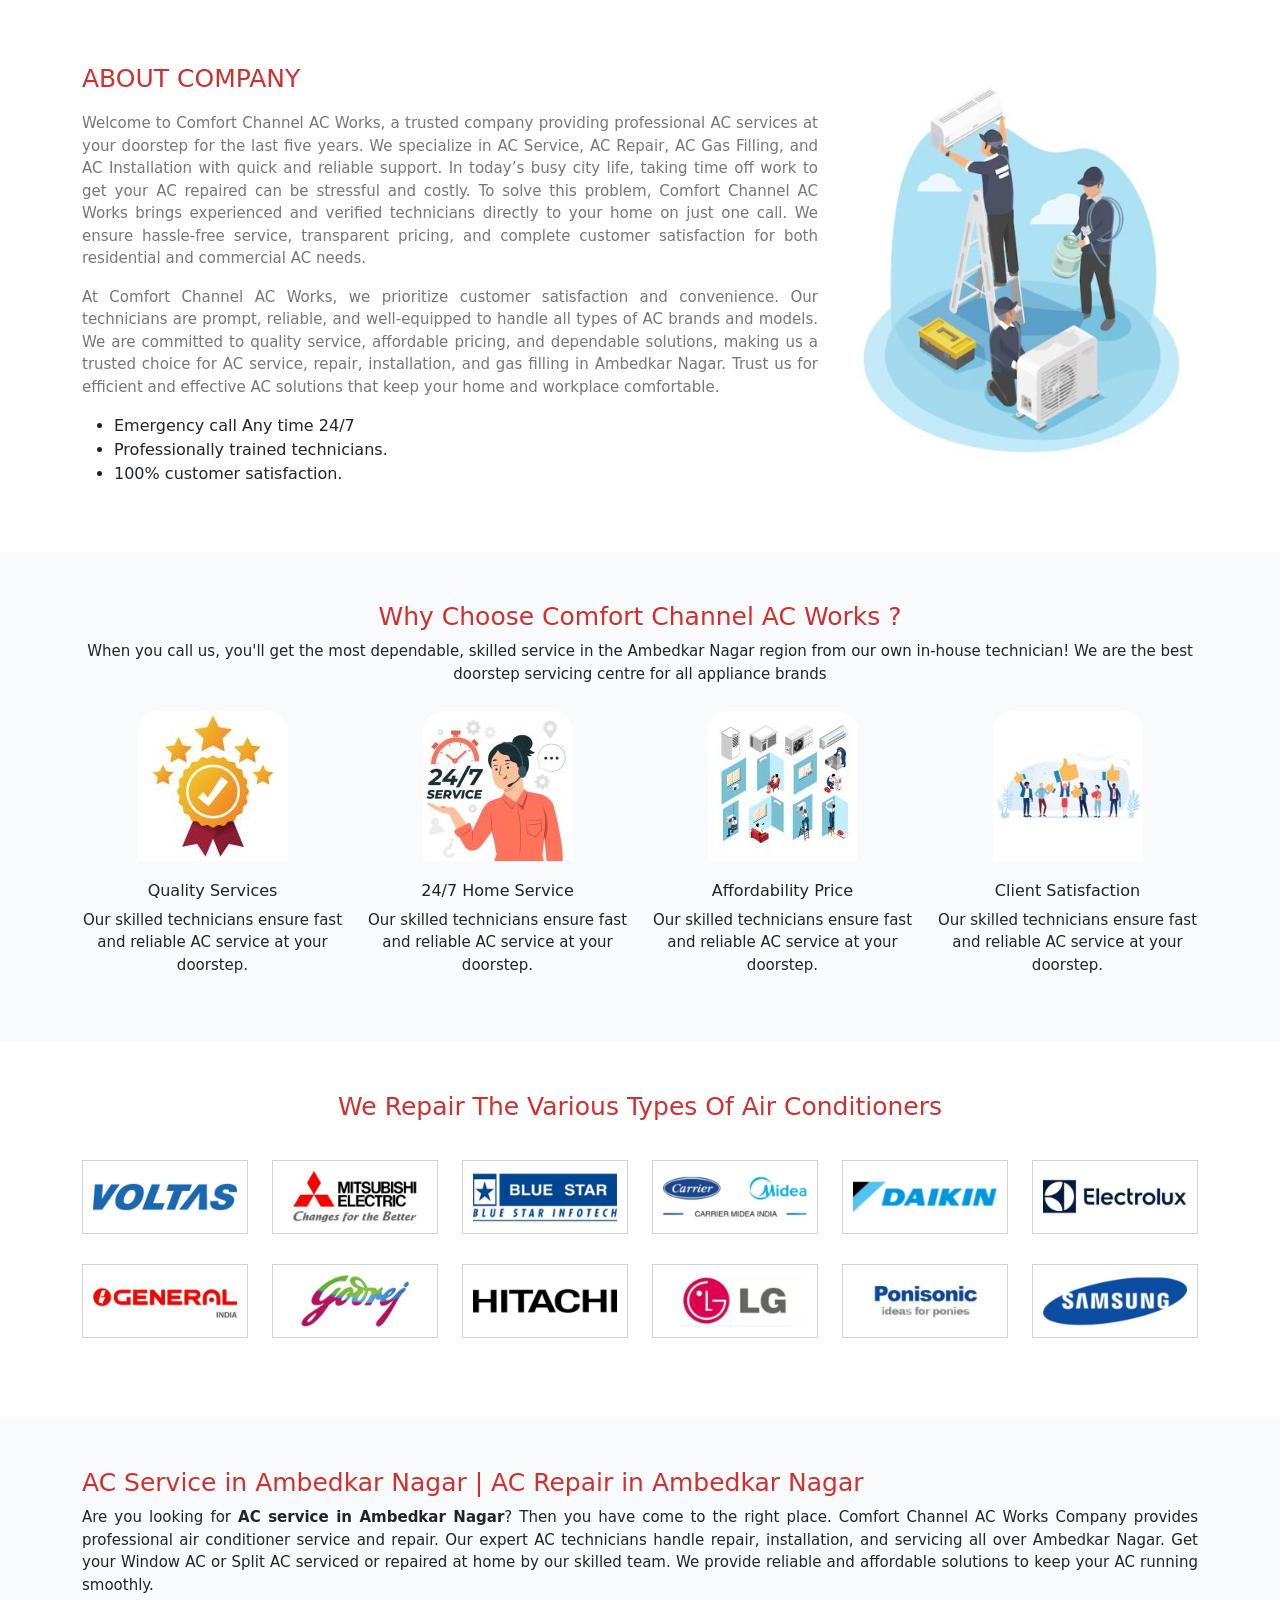
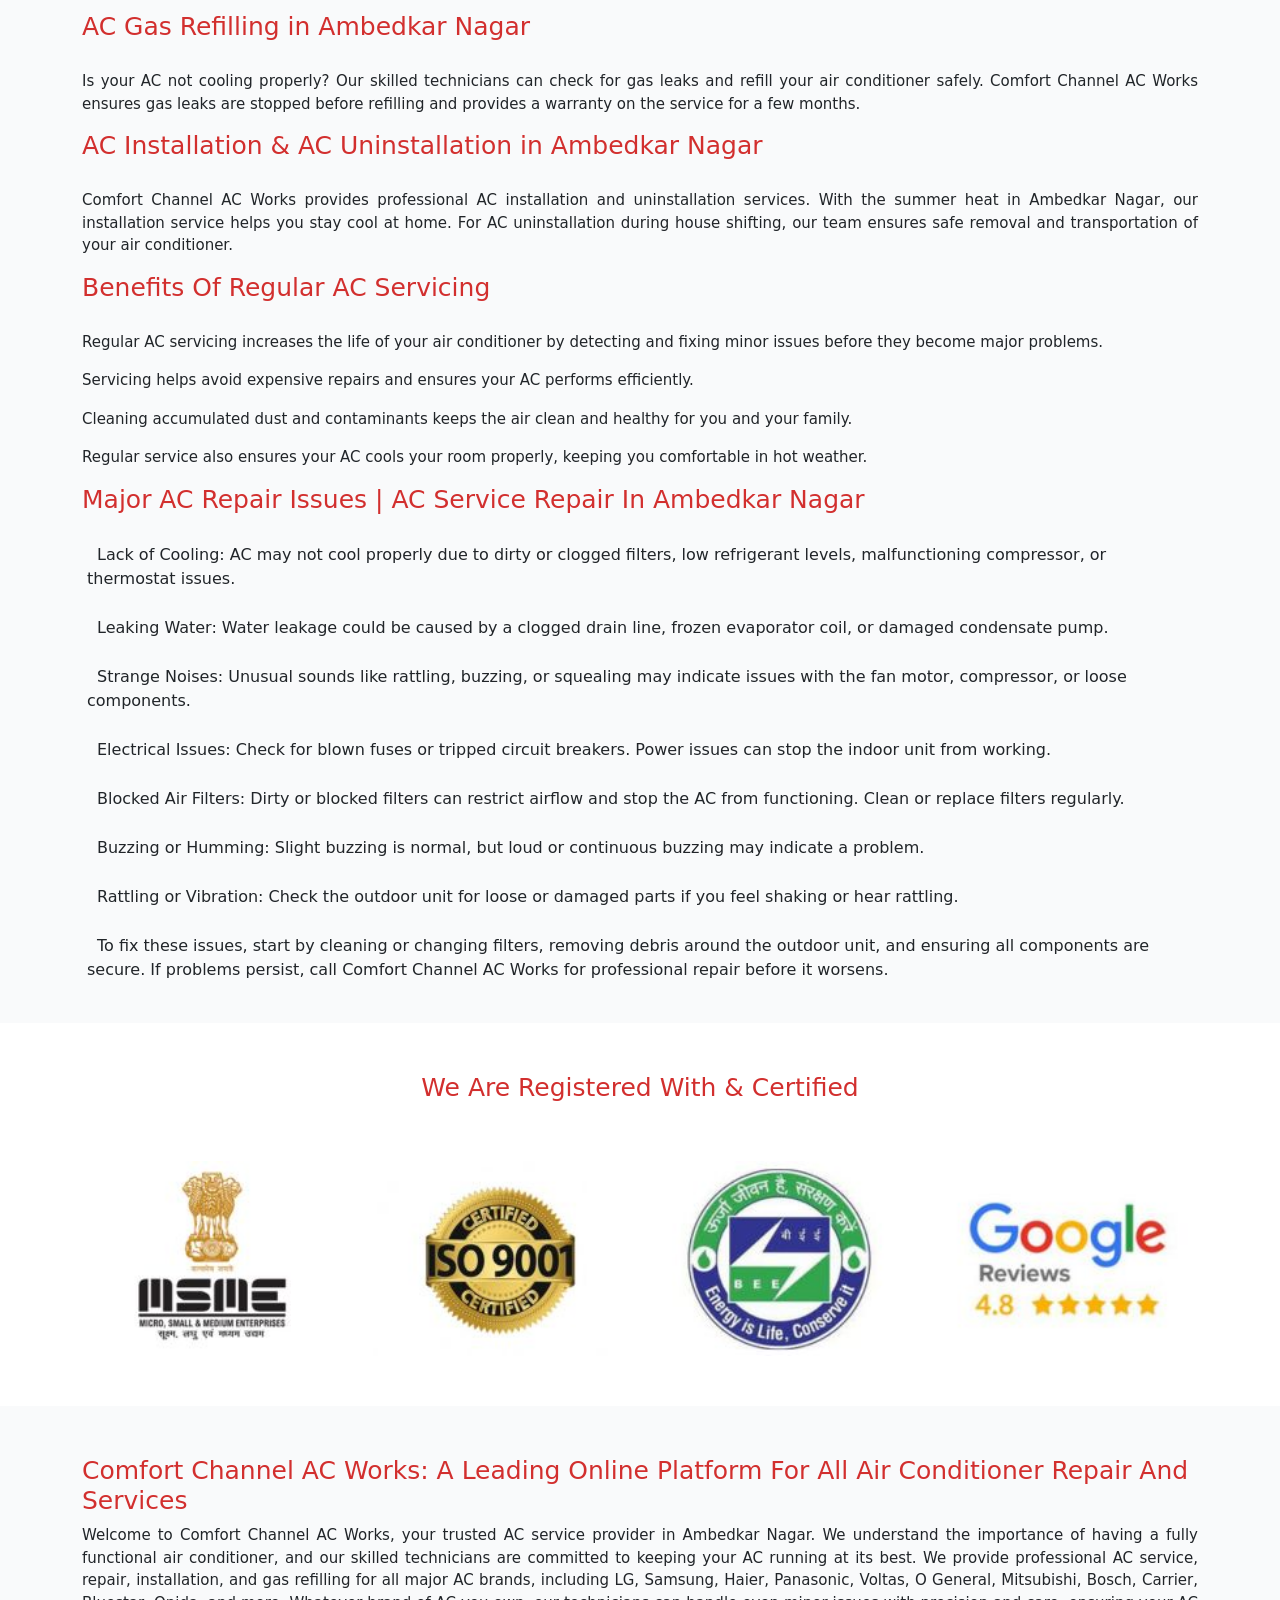
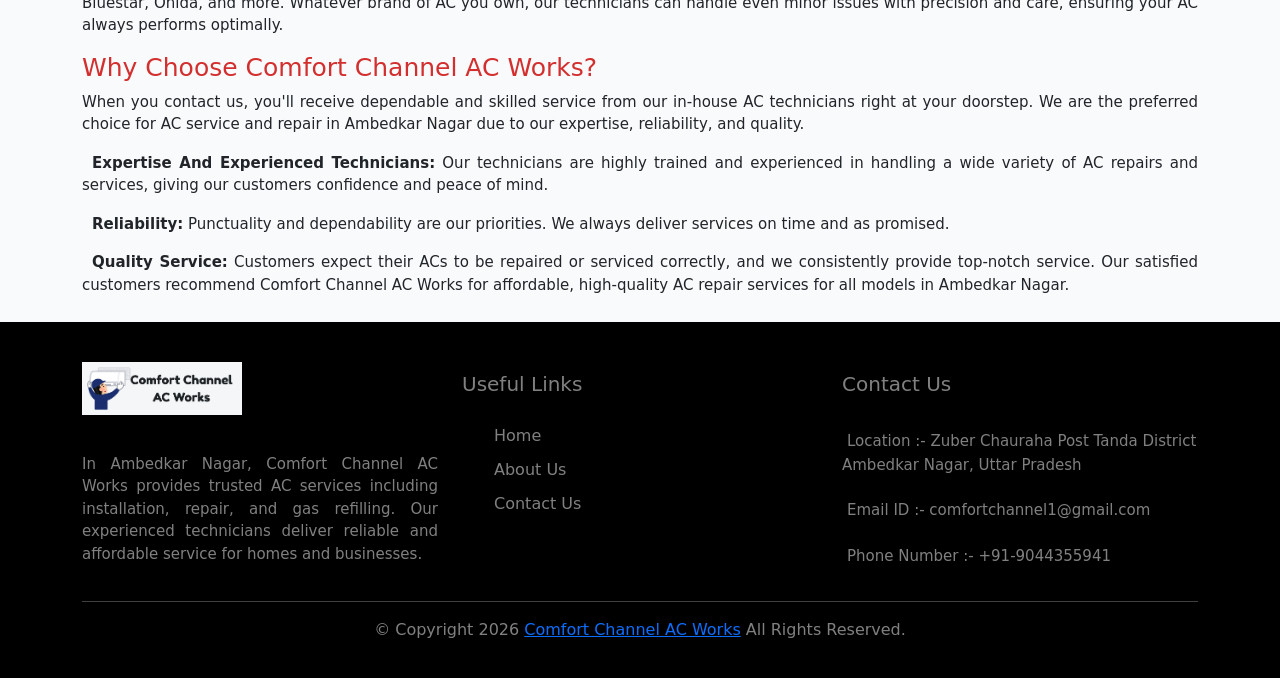
==== commit 5fba1027: "updated" ====
--- a/index.html
+++ b/index.html
@@ -12,6 +12,7 @@
 	<!-- start header -->
 		  <!-- <script src="assets/js/6f4b66733d.js" crossorigin="anonymous"></script>
 		  <script src="assets/js/main.js"></script> -->
+		  <script src="assets/js/6f4b66733d.js" crossorigin="anonymous"></script>
 		  <link rel="stylesheet" href="assets/css/bootstrap.min.css" crossorigin="anonymous">
 		  <script src="assets/js/bootstrap.bundle.min.js"></script>
 		  <link rel="icon" href="assets/images/rps-favicon-color.png" width="60px" type="image/x-icon">
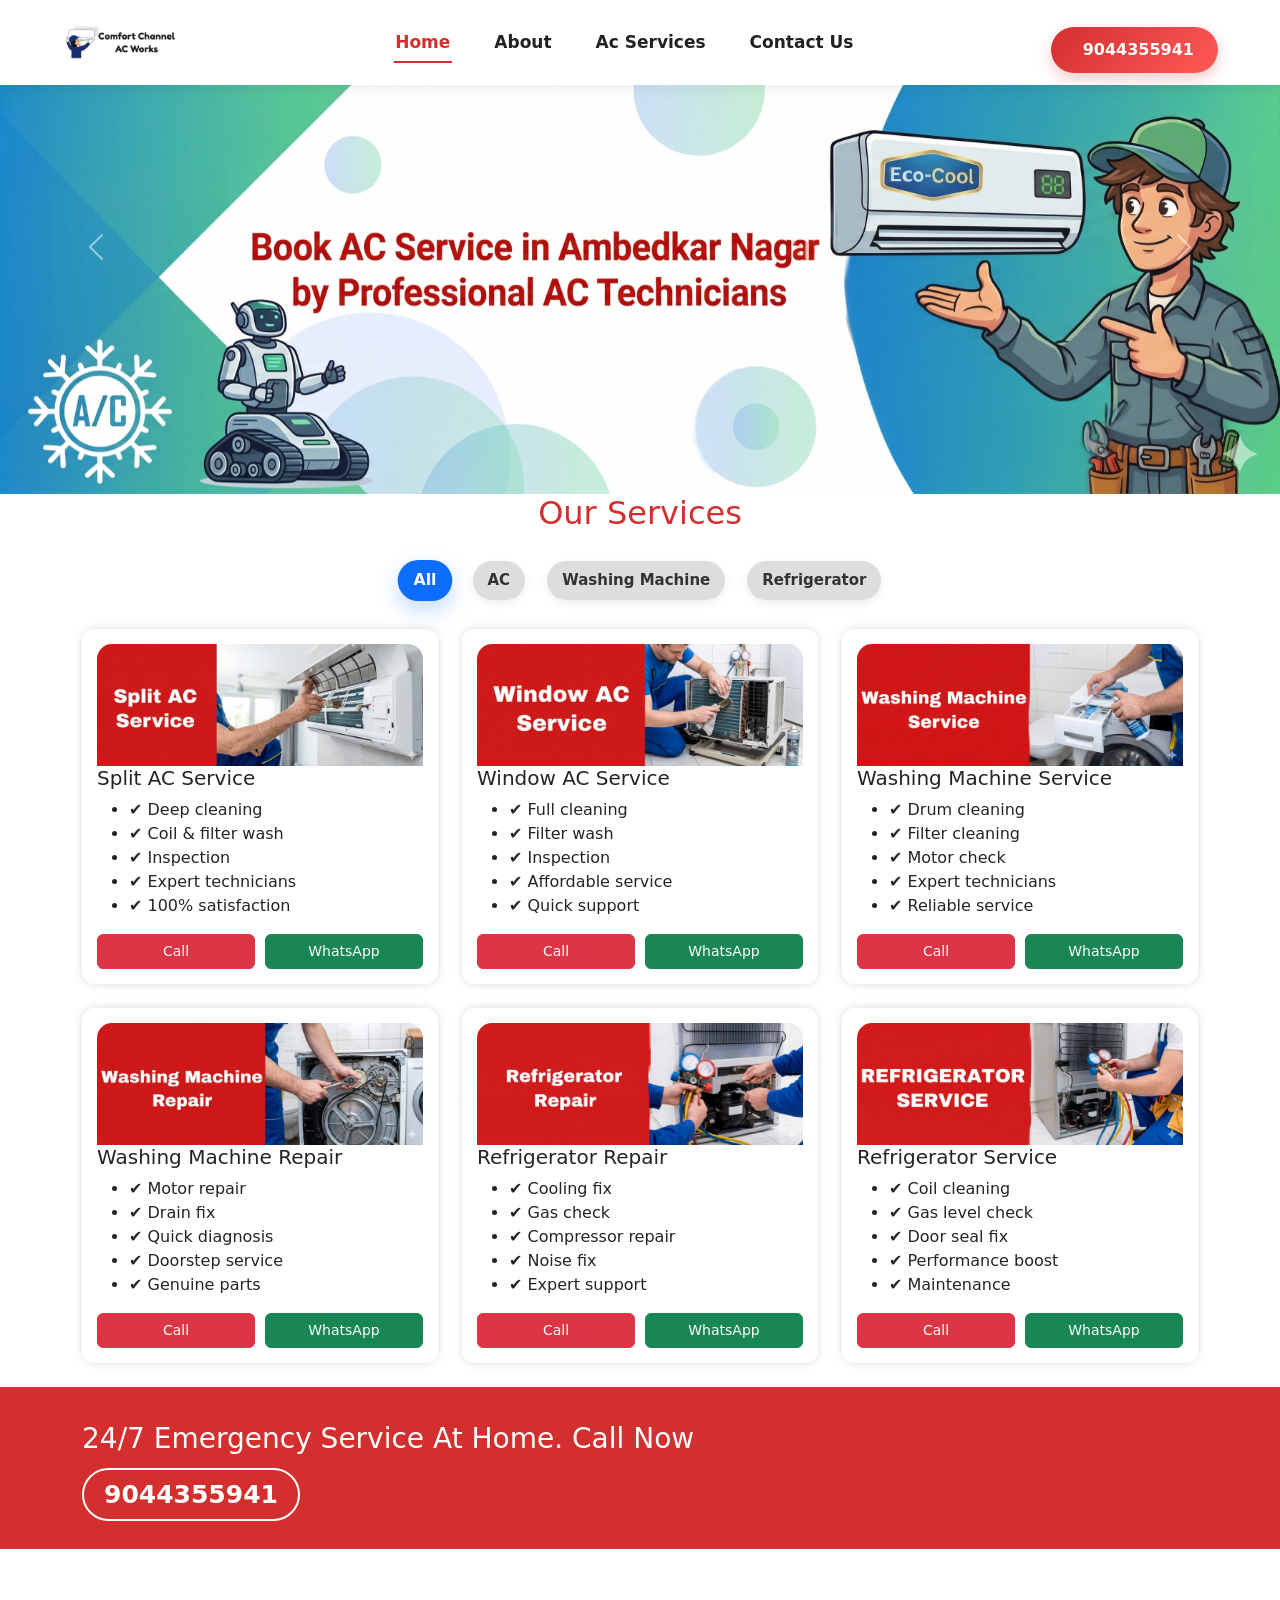
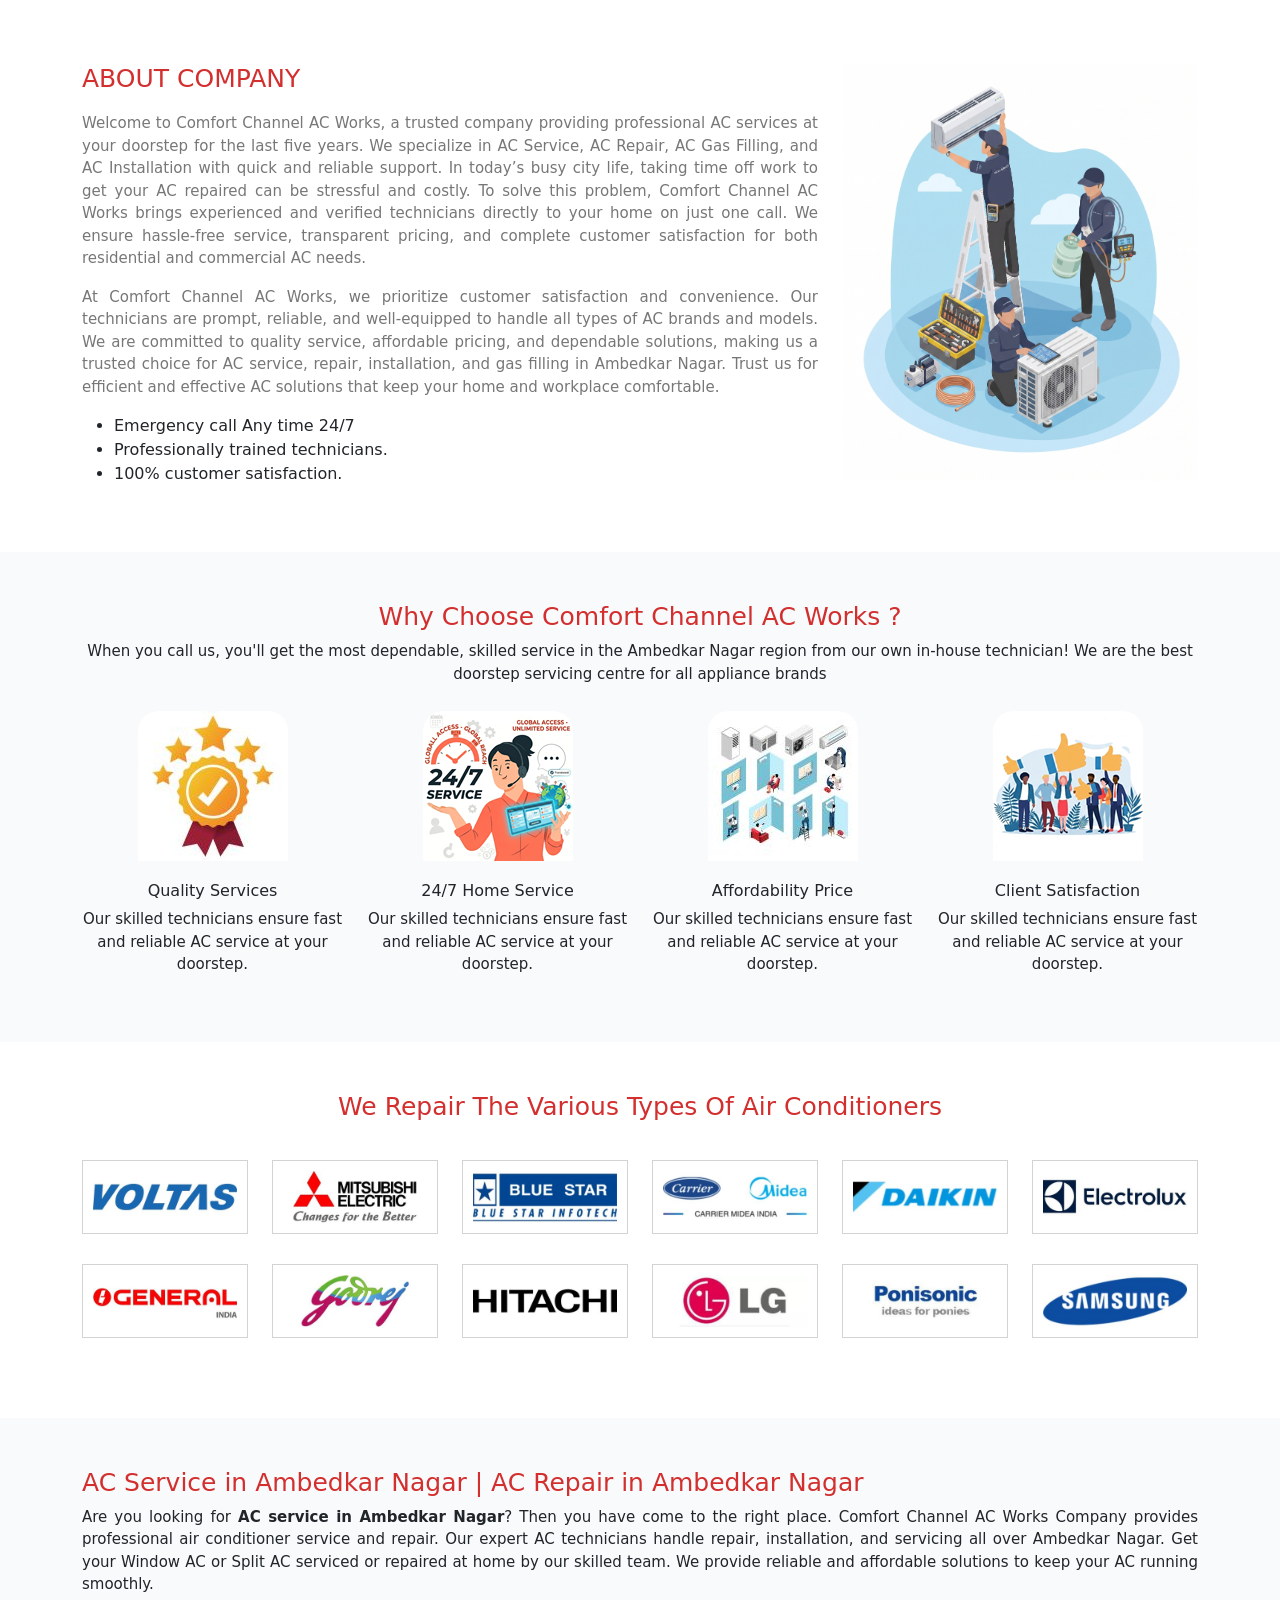
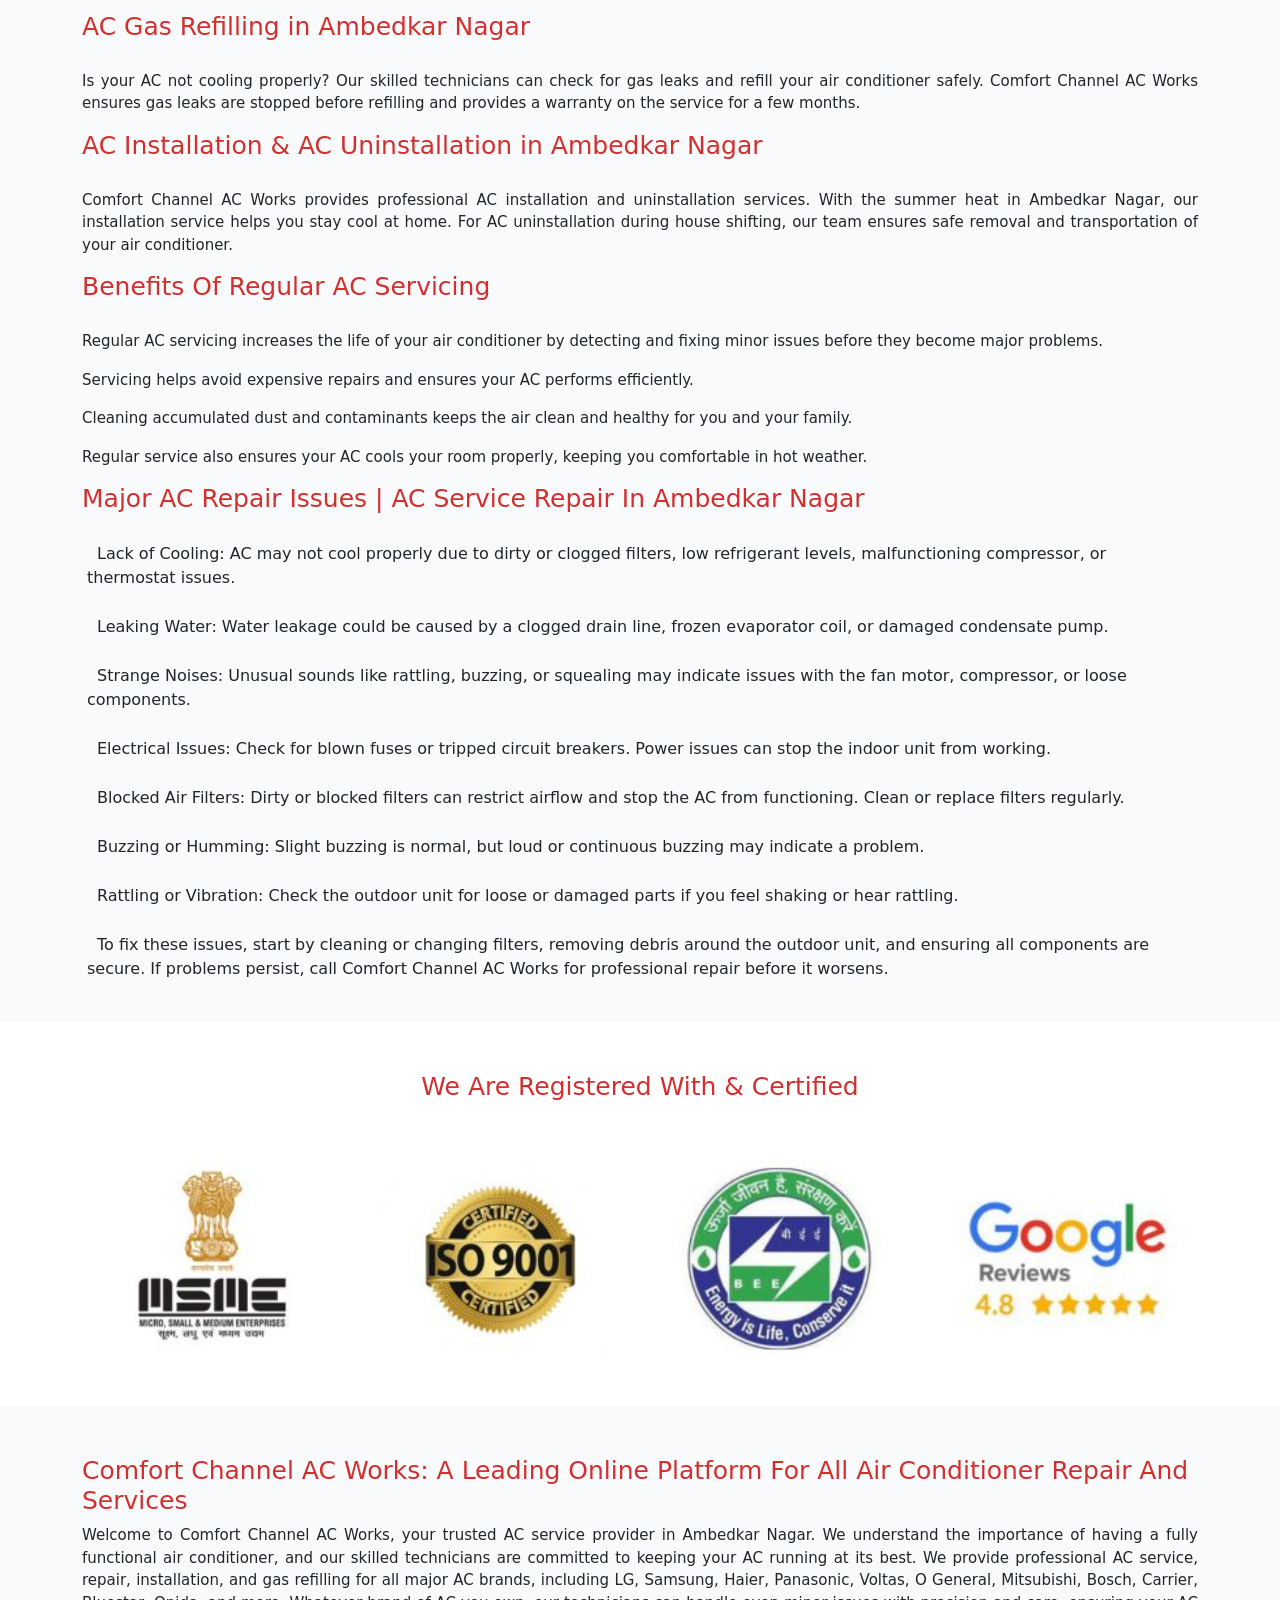
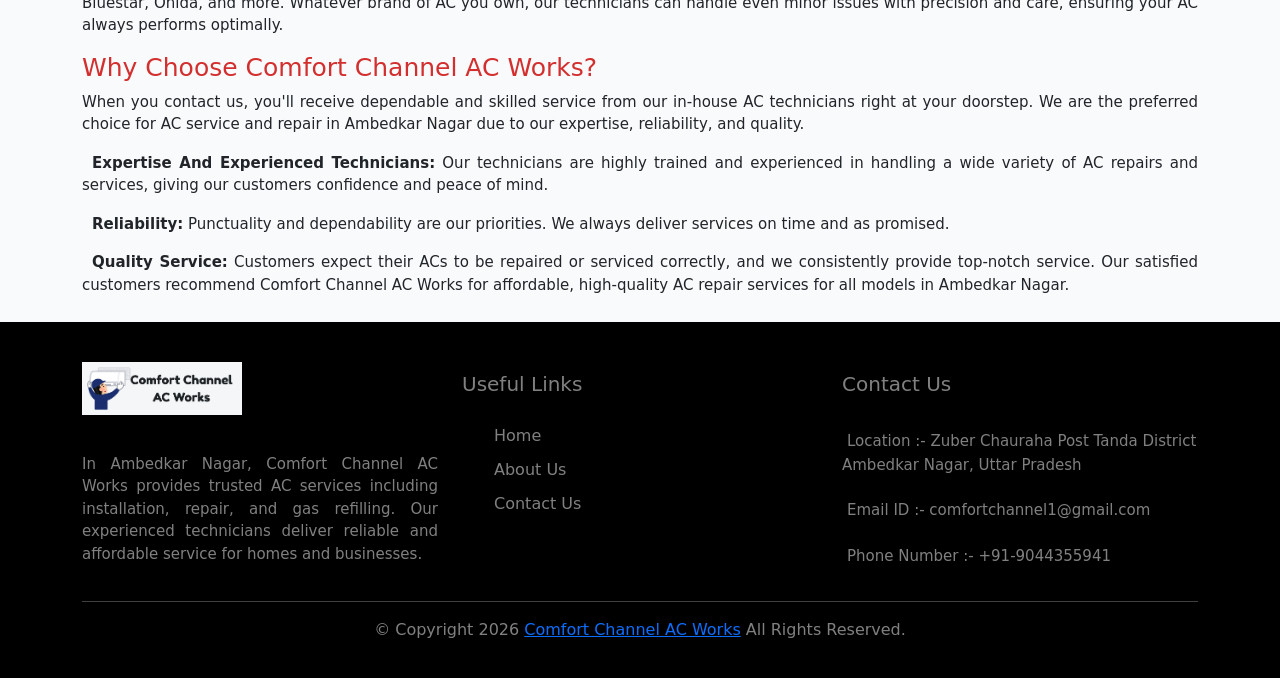
==== commit 85ff9c28: "Updated" ====
--- a/index.html
+++ b/index.html
@@ -72,10 +72,10 @@
 		  </div>
 		  <div class="carousel-inner">
 			<div class="carousel-item active">
-			  <img src="assets/images/zaidservicecenter.jpeg" class="d-block w-100" alt="ac service near me banner">
+			  <img src="assets/images/Comfortacservice.png" class="d-block w-100" alt="ac service near me banner">
 			</div>
 			<div class="carousel-item">
-			  <img src="assets/images/rps-home-service-banner-3.jpg" class="d-block w-100" alt="ac gas filling banner">
+			  <img src="assets/images/Comfortacservice-2.png" class="d-block w-100" alt="ac gas filling banner">
 			</div>
 		  </div>
 		  <button class="carousel-control-prev" type="button" data-bs-target="#carouselExampleIndicators" data-bs-slide="prev">
@@ -155,7 +155,7 @@
 					</div>
 					<div class="col-sm-4 col-md-4 col-lg-4">
 						<div class="about-company-img">
-							<img src="assets/images/about-company-img.jpg">
+							<img src="assets/images/about-company-pic.png">
 						</div>
 					</div>
 				</div>
@@ -182,7 +182,7 @@
 				</div>
 				<div class="col-sm-3 col-md-3 col-lg-3 col-6">
 					<div class="why-choose-quality">
-					<img src="assets/images/24Service.jpg" alt="24/7 Home Service">
+					<img src="assets/images/24service.png" alt="24/7 Home Service">
 						<h6>24/7 Home Service</h6>
 						<p>Our skilled technicians ensure fast and reliable AC service at your doorstep.</p>
 					</div>
@@ -196,7 +196,7 @@
 				</div>
 				<div class="col-sm-3 col-md-3 col-lg-3 col-6">
 					<div class="why-choose-quality">
-					<img src="assets/images/client-Satisfaction.jpg"  alt="Client Satisfaction">
+					<img src="assets/images/client-satisfy.png"  alt="Client Satisfaction">
 						<h6>Client Satisfaction</h6>
 						<p>Our skilled technicians ensure fast and reliable AC service at your doorstep.</p>
 					</div>
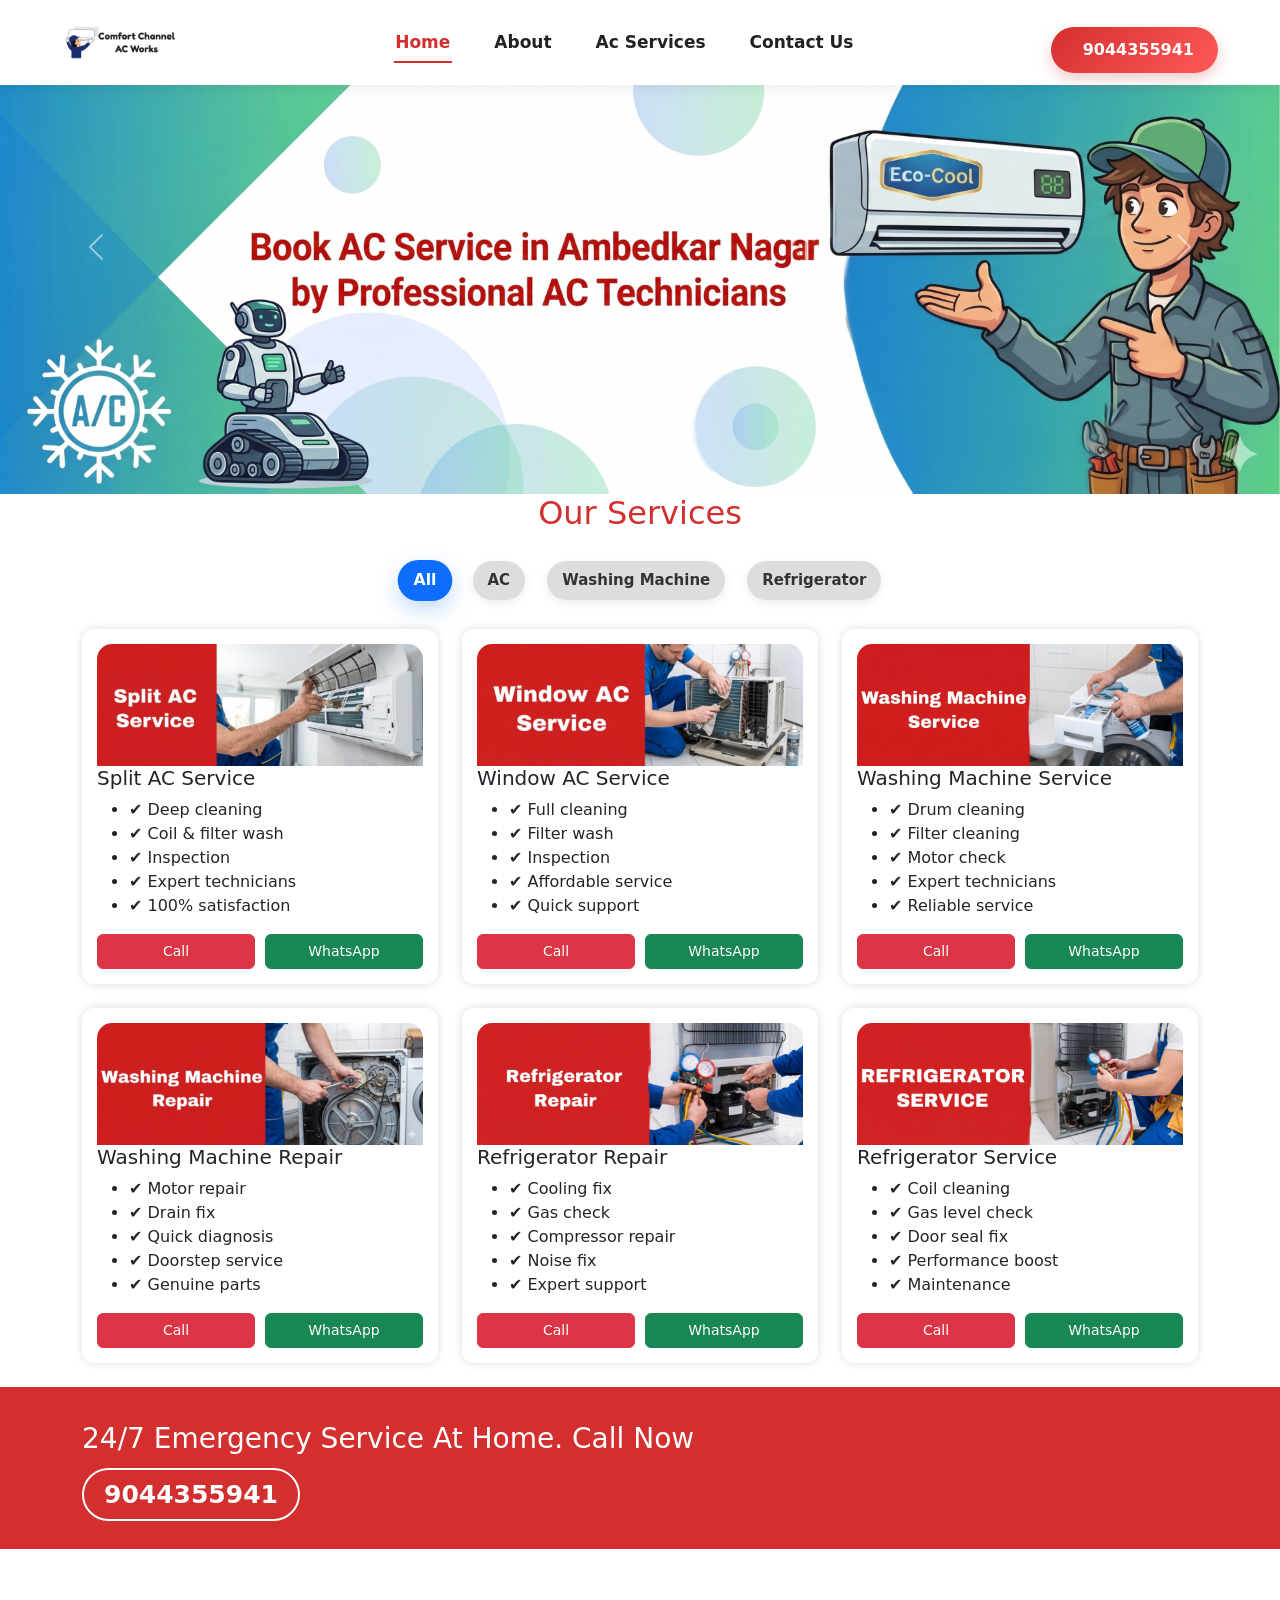
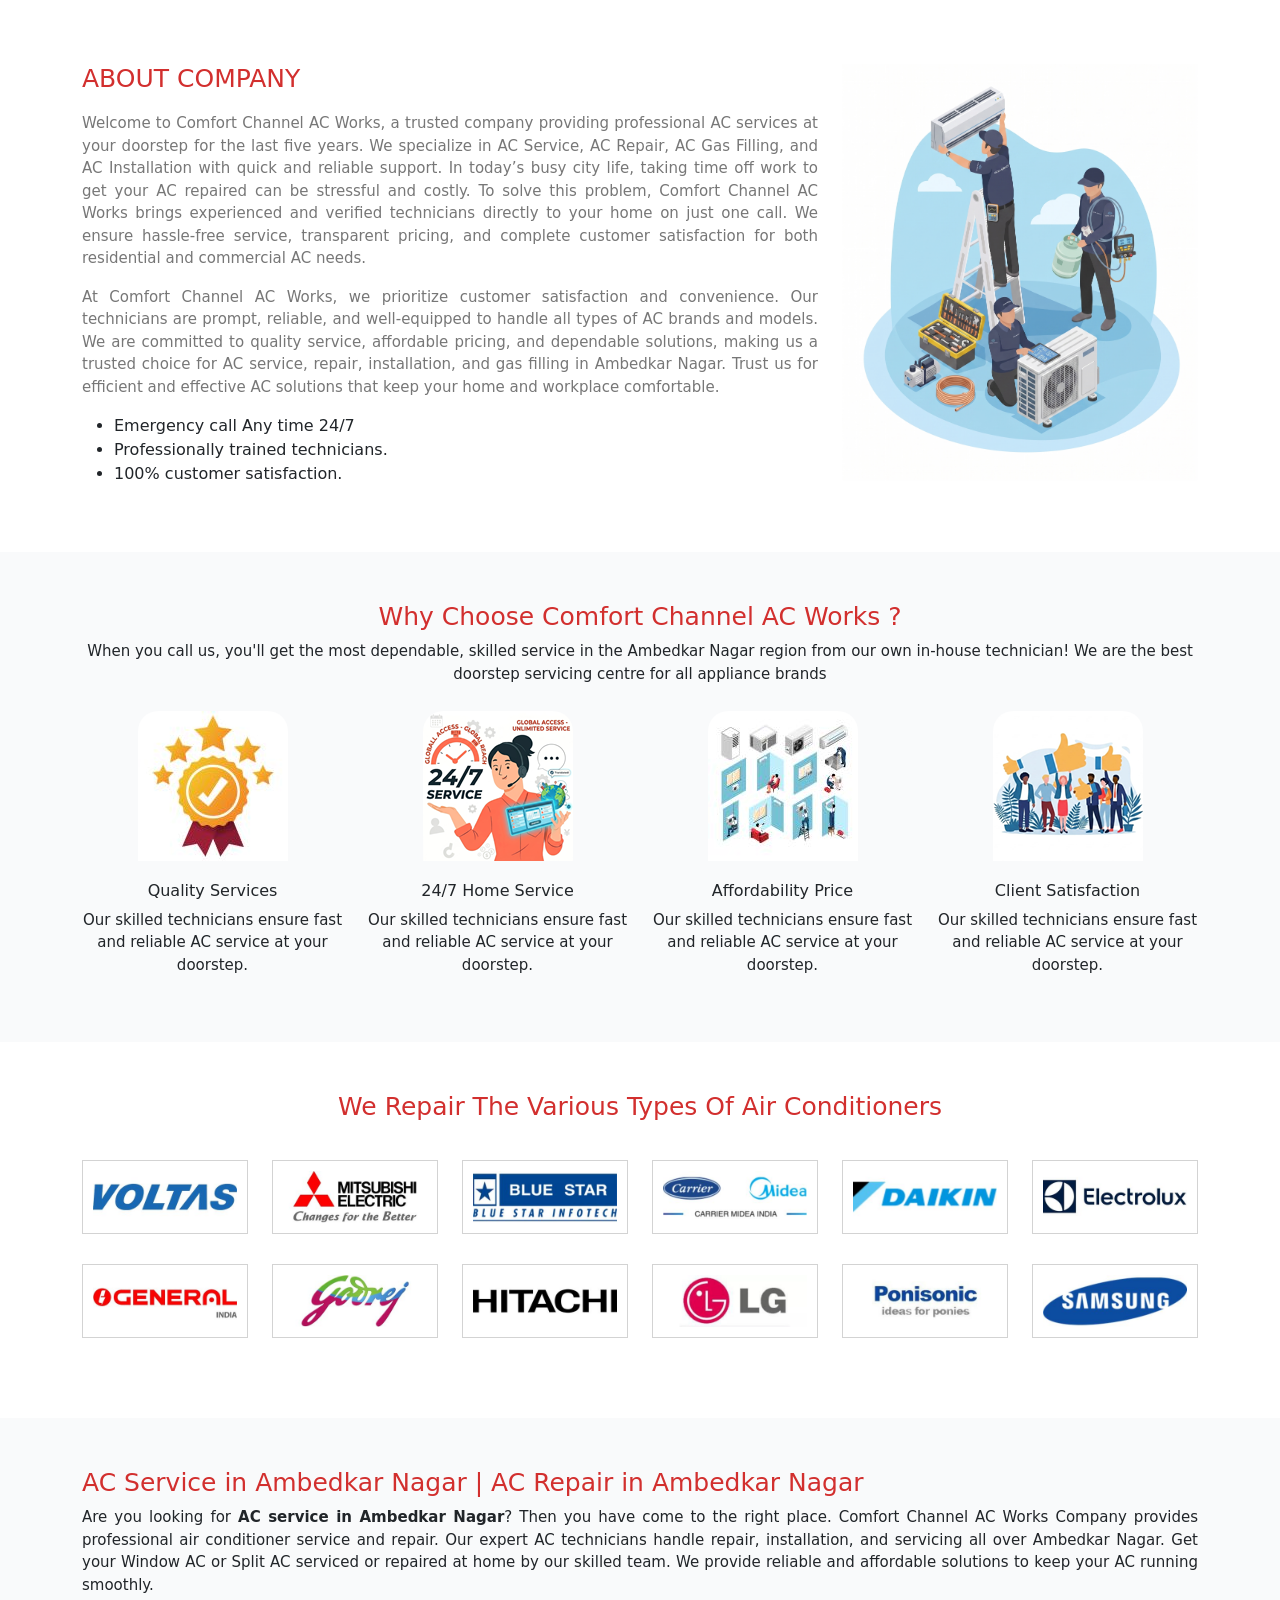
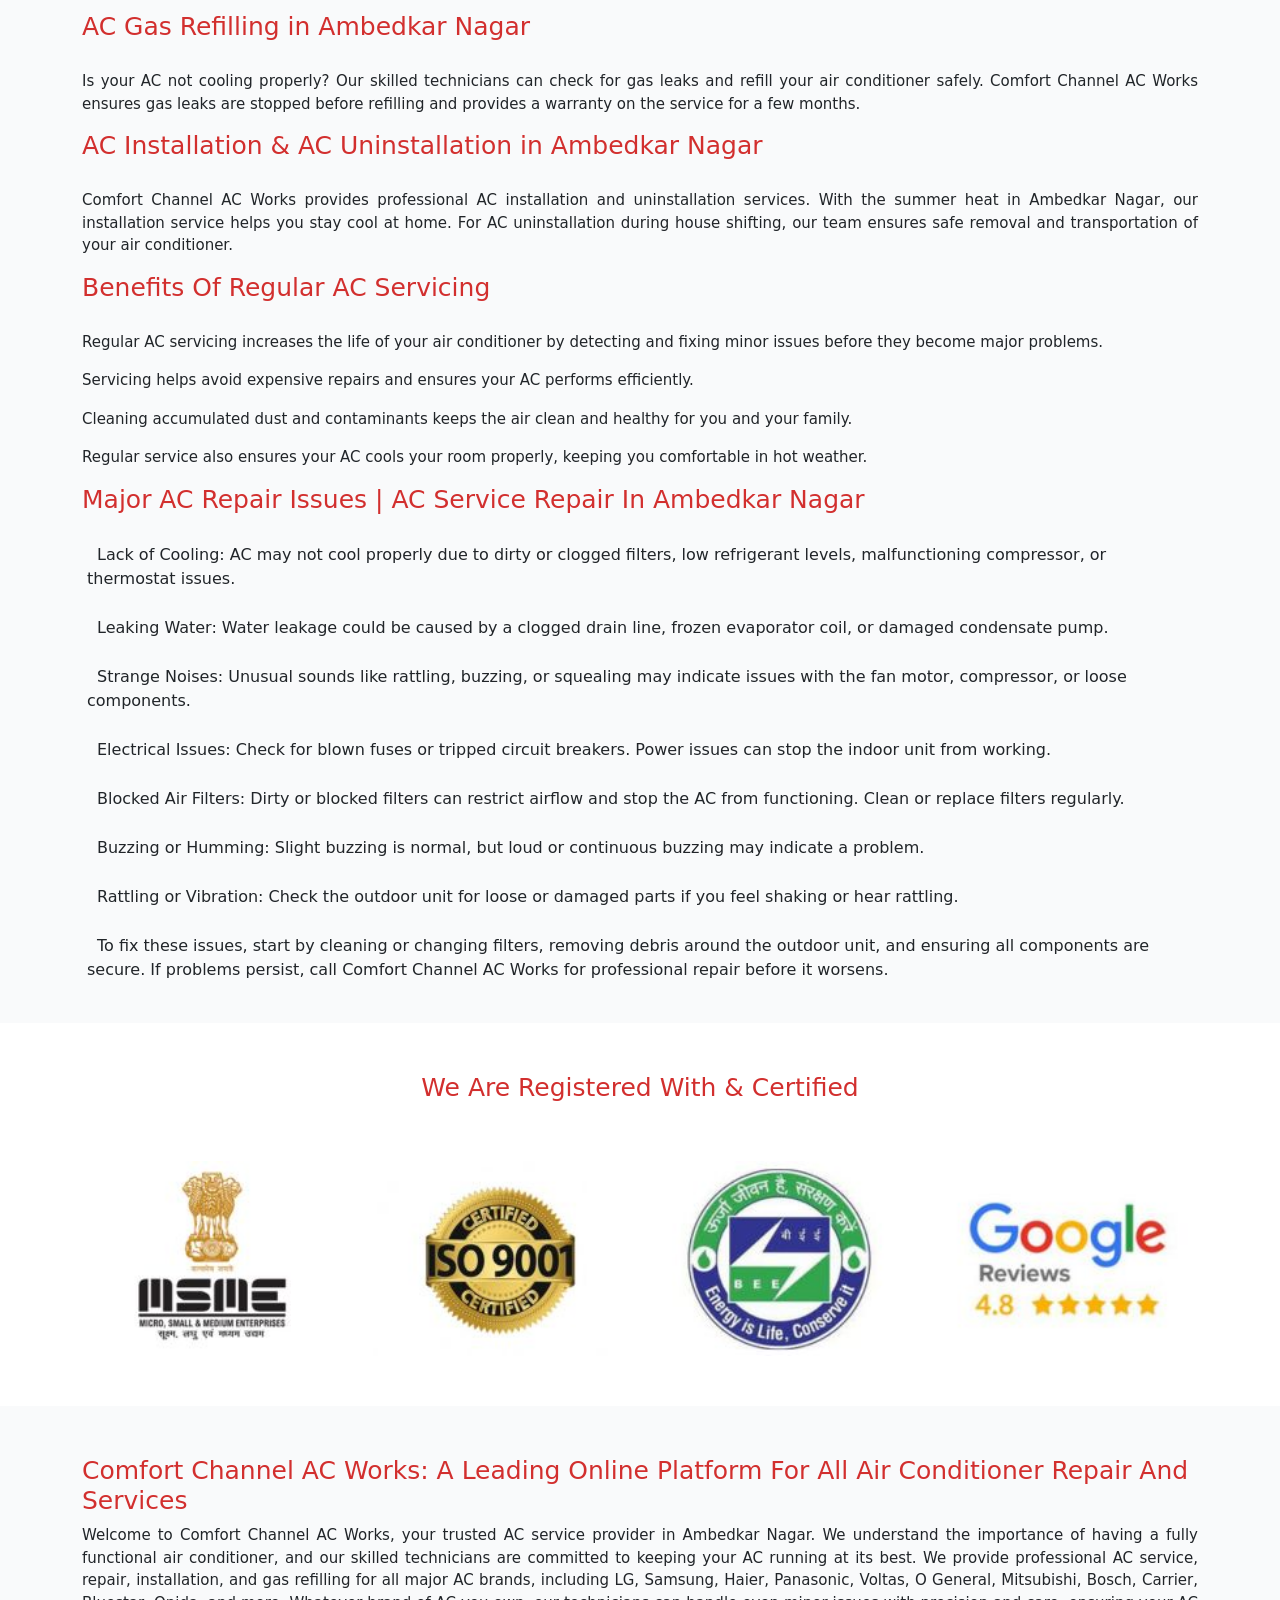
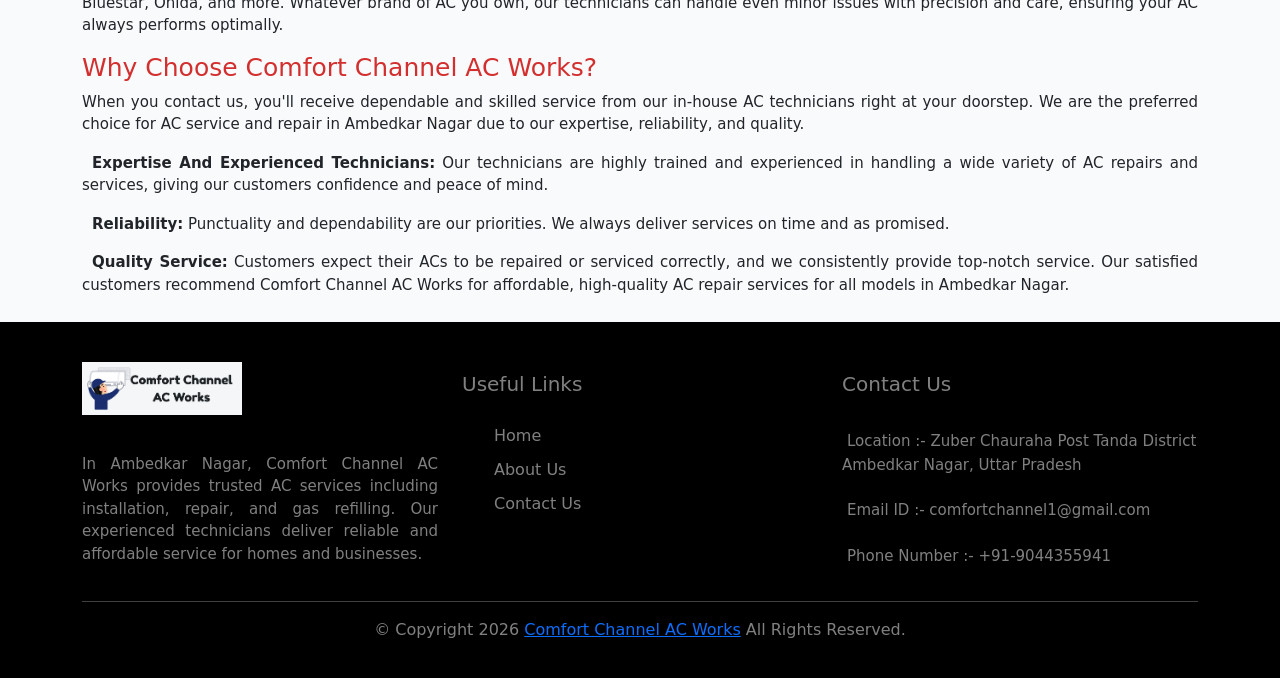
==== commit 59637ad4: "Number Updated" ====
--- a/index.html
+++ b/index.html
@@ -26,7 +26,7 @@
 		  <div class="container-fluid">
 			<a class="navbar-brand" href="index.html">
 				<img src="assets/images/comfort logo.png" alt="Comfort Channel AC Works logo"></a>
-				<a href="tel:+919044XXXXXX" class="mobileno">
+				<a href="tel:+919044355941" class="mobileno">
 					<i class="fa fa-phone" aria-hidden="true">
 
 					</i> 
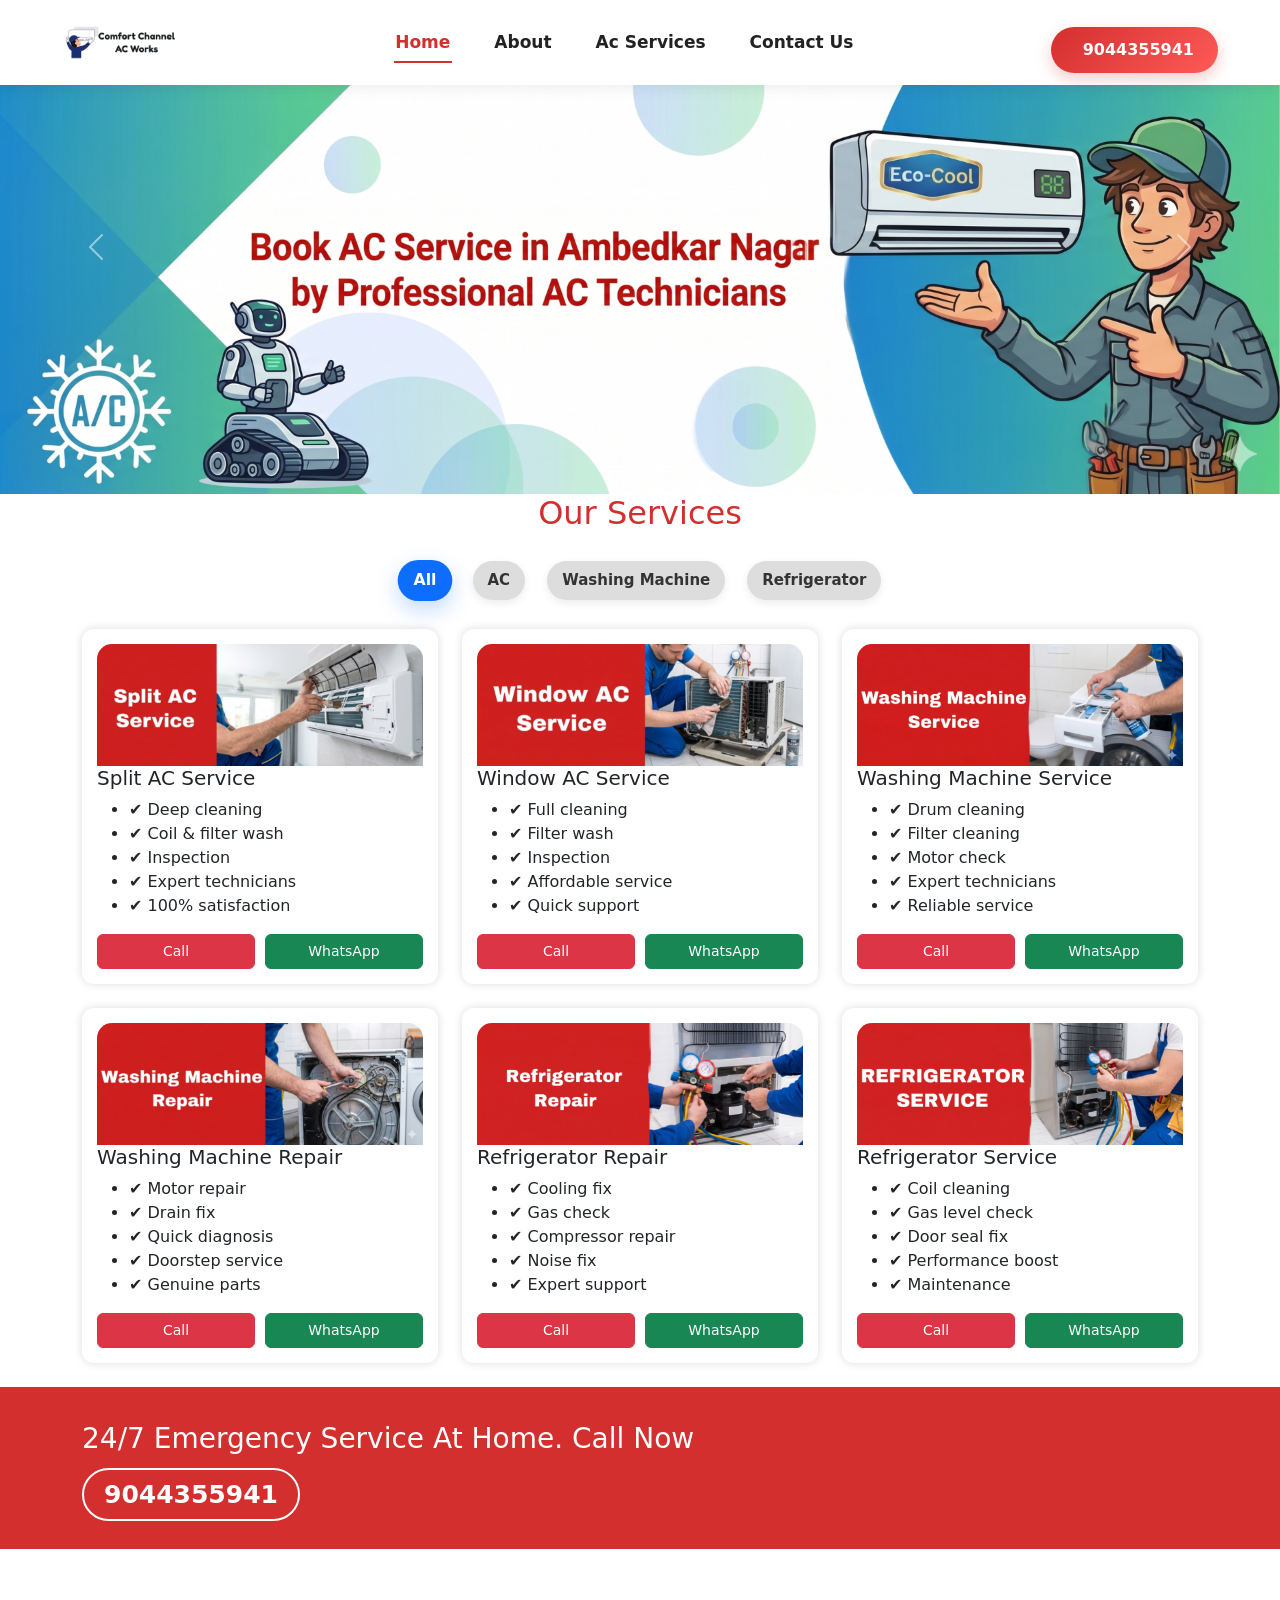
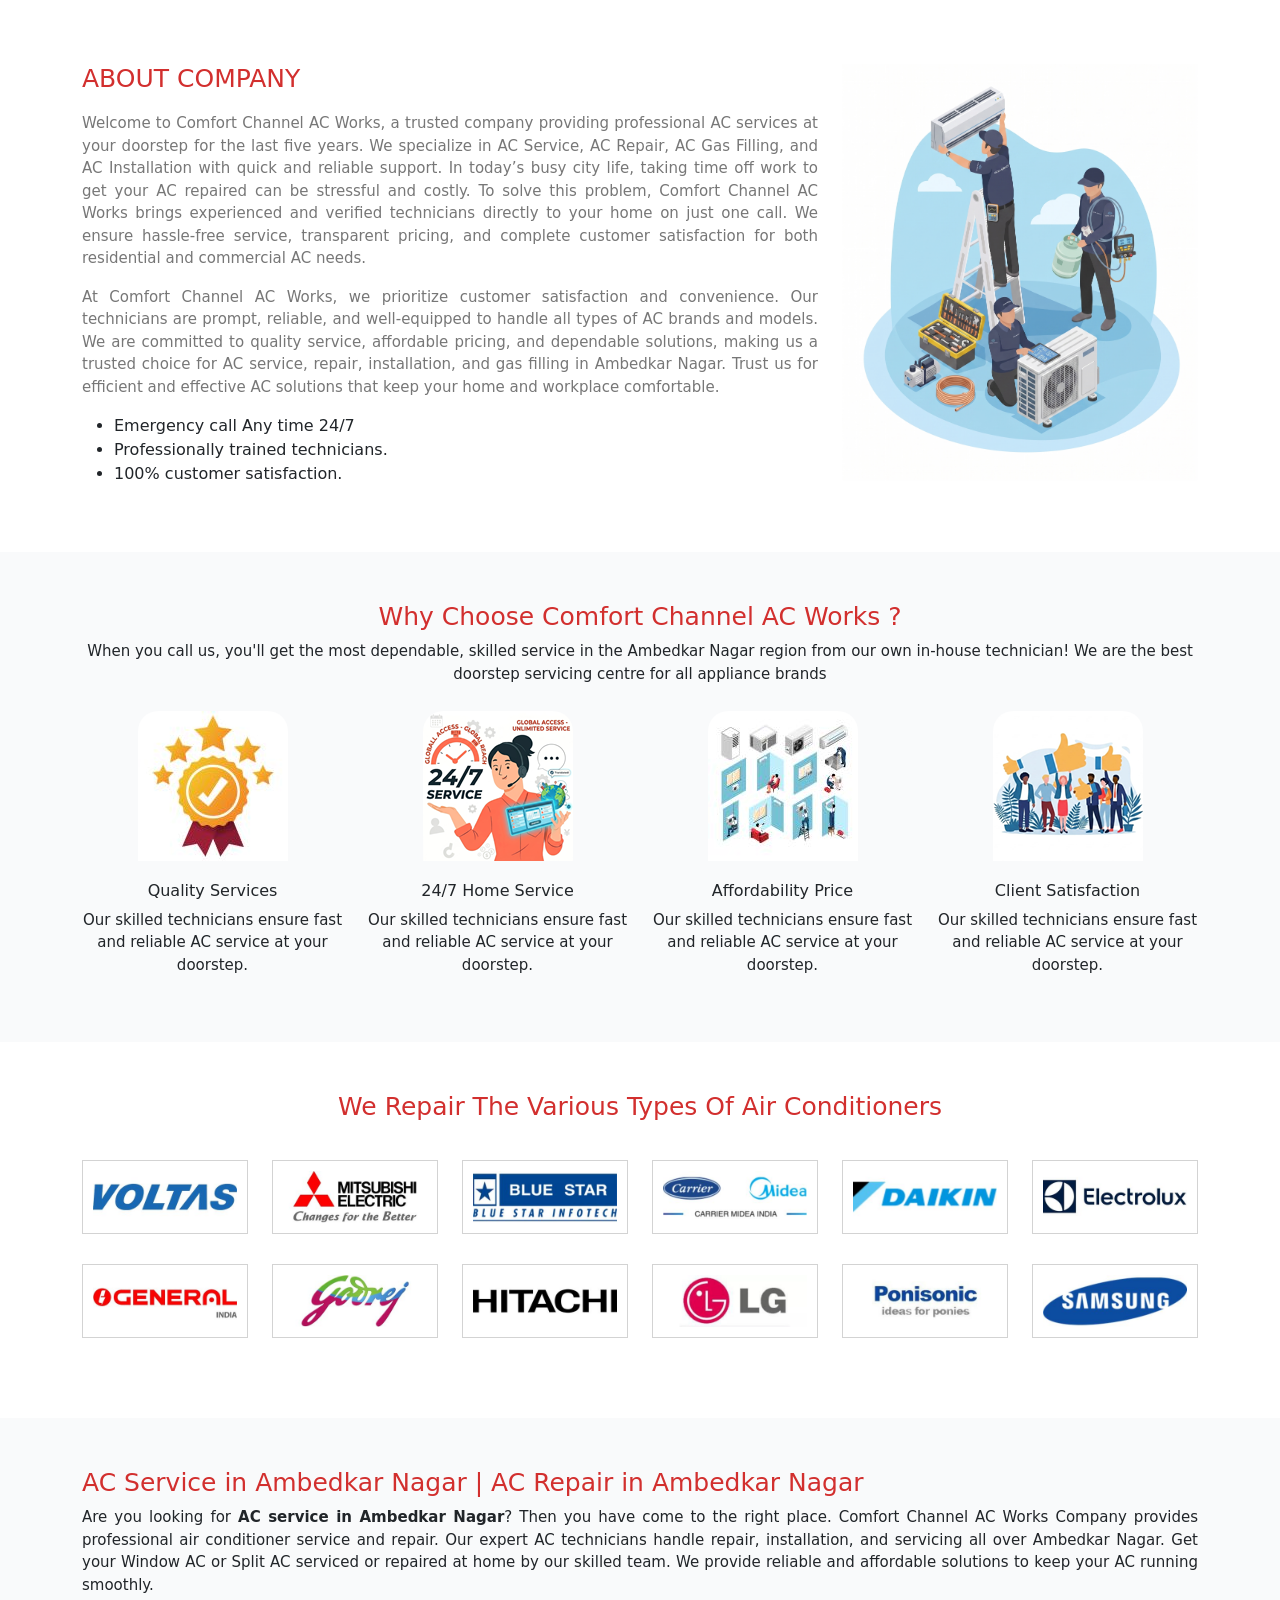
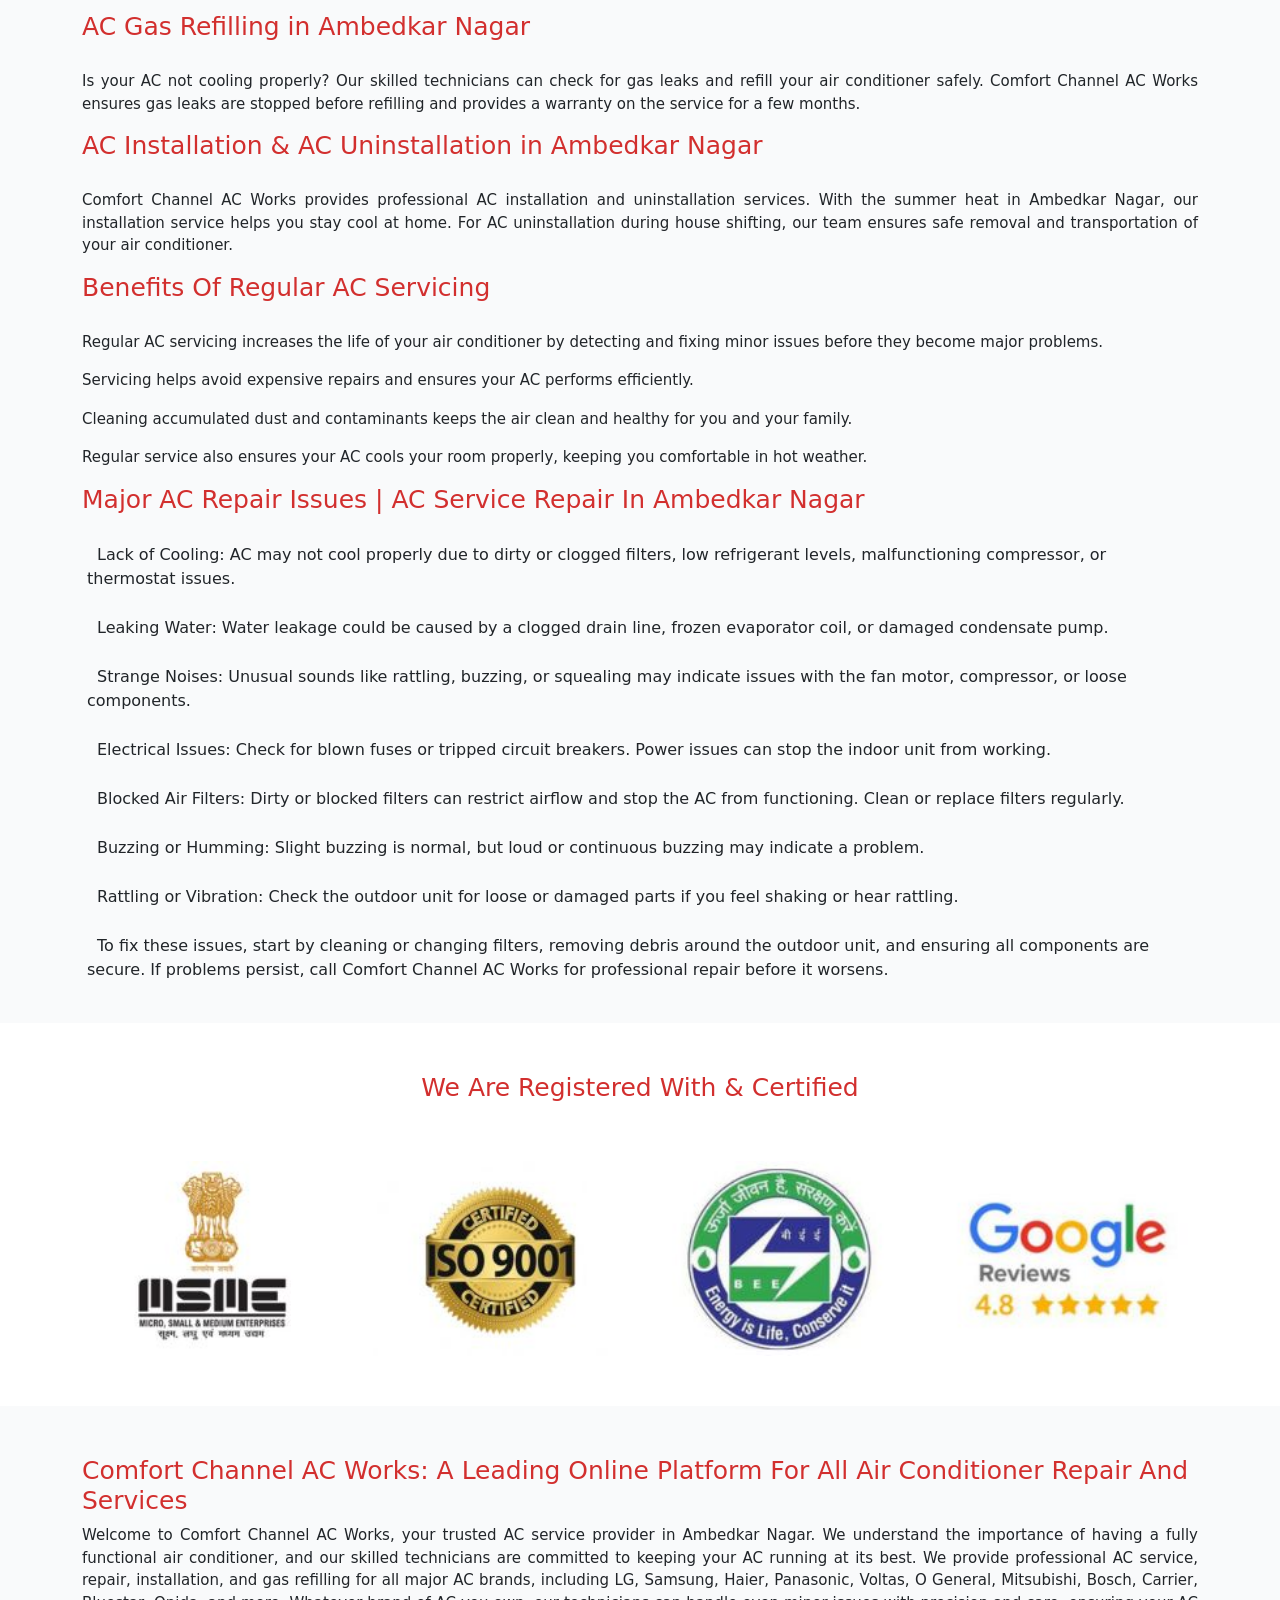
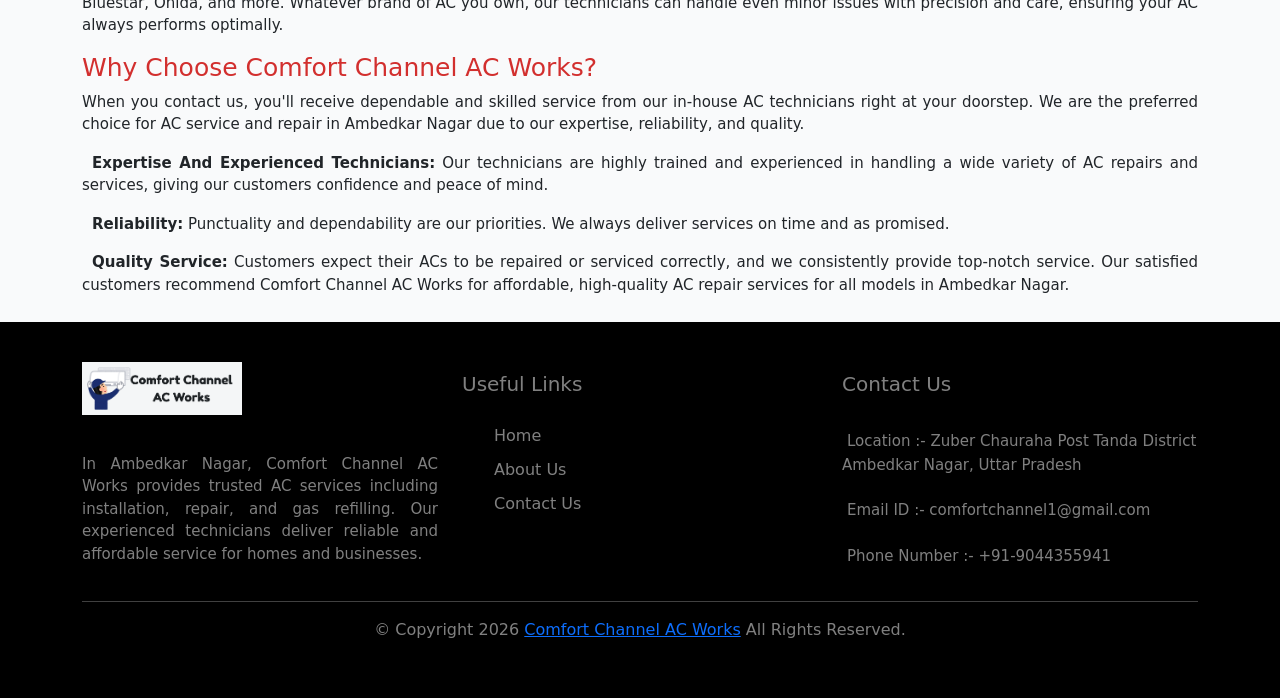
==== commit 9367ffee: "contact" ====
--- a/index.html
+++ b/index.html
@@ -28,7 +28,6 @@
 				<img src="assets/images/comfort logo.png" alt="Comfort Channel AC Works logo"></a>
 				<a href="tel:+919044355941" class="mobileno">
 					<i class="fa fa-phone" aria-hidden="true">
-
 					</i> 
 					9044355941
 				</a>
@@ -371,7 +370,7 @@
 										<li><a href="about.html">About Us</a></li>
 										
 									
-										<li><a href="/contact.htm">Contact Us</a></li>
+										<li><a href="contact.htm">Contact Us</a></li>
 									</ul>
 								</div>
 							</div>
--- a/assets/css/style.css
+++ b/assets/css/style.css
@@ -377,7 +377,7 @@
 }
 .footer{
 	padding-top:20px;
-	padding-bottom:20px;
+	padding-bottom:40px;
 	background-color:black;
 }
 .footer-logo-img img {
@@ -559,7 +559,7 @@
   font-size:15px;
   font-weight:600;
   padding-bottom: 3px;
-  patting-top: 3px;
+  padding-top: 3px;
 }
 
 .faq-answer {
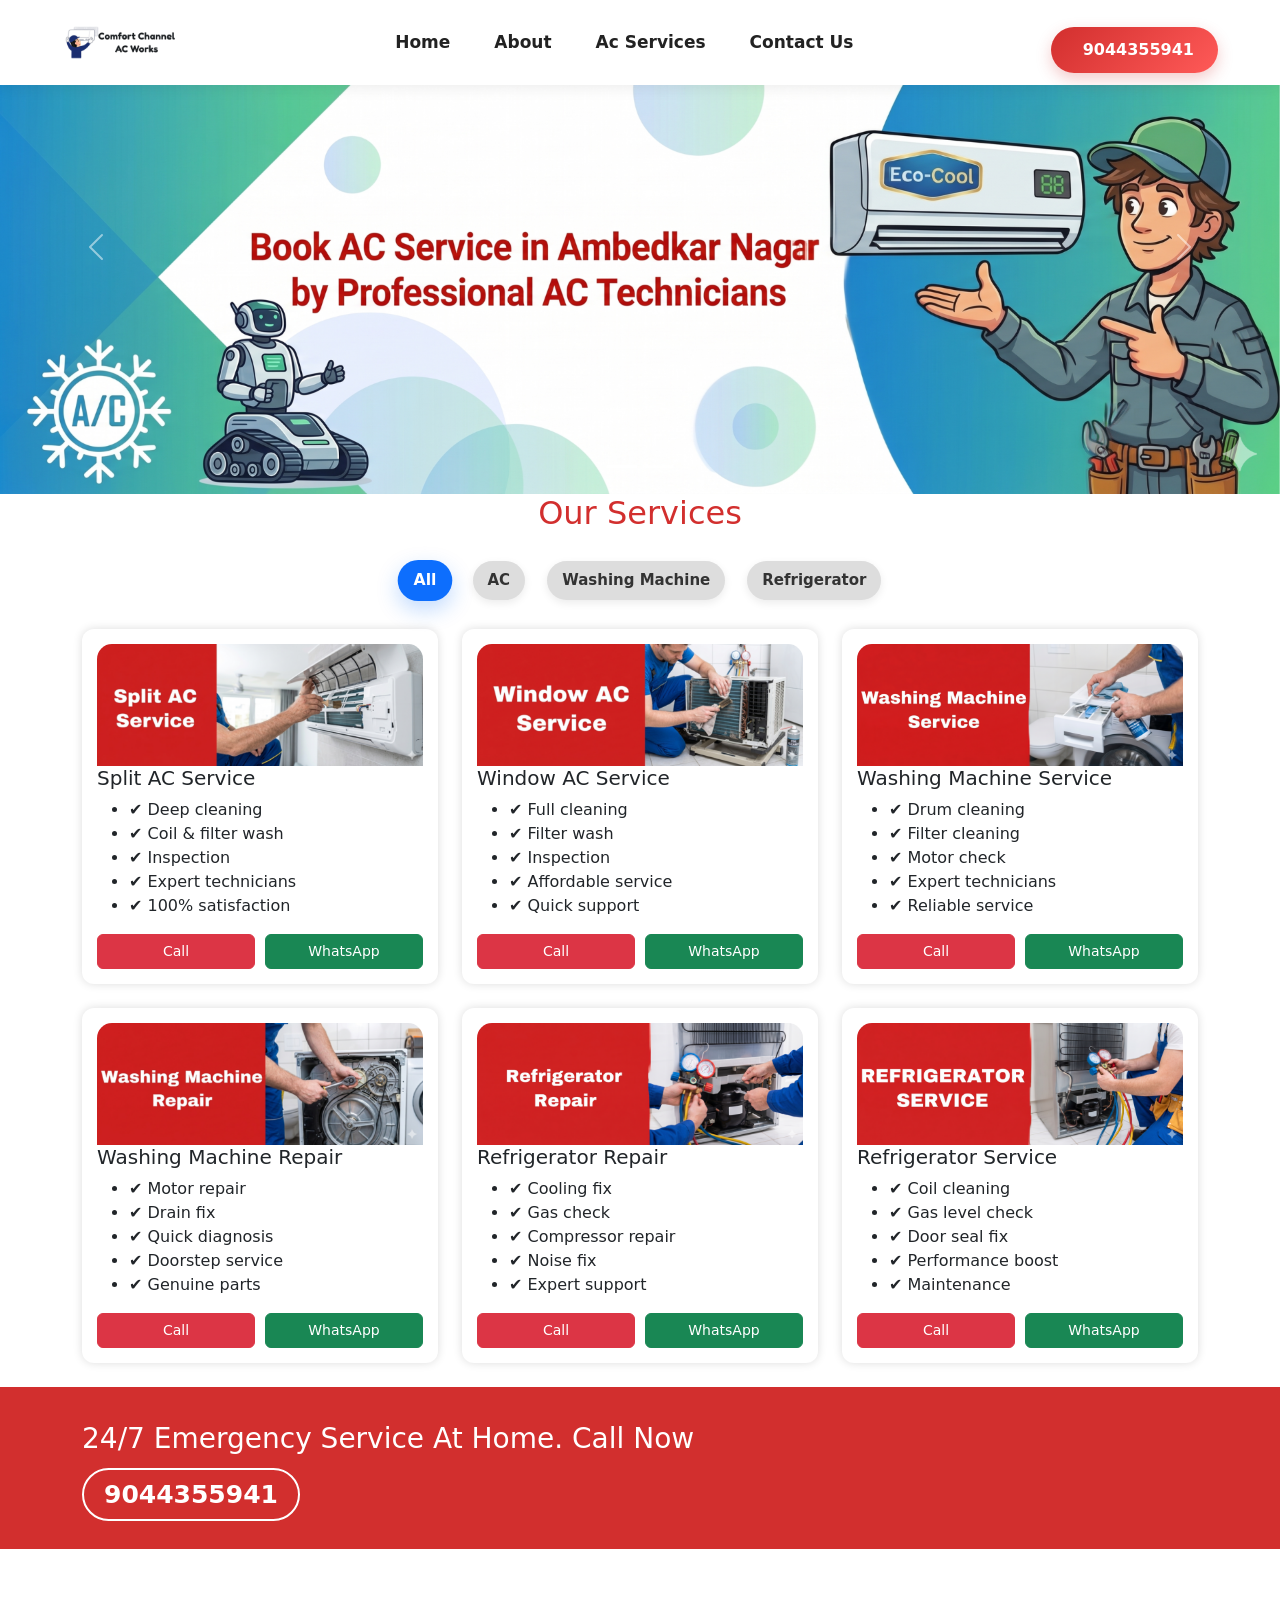
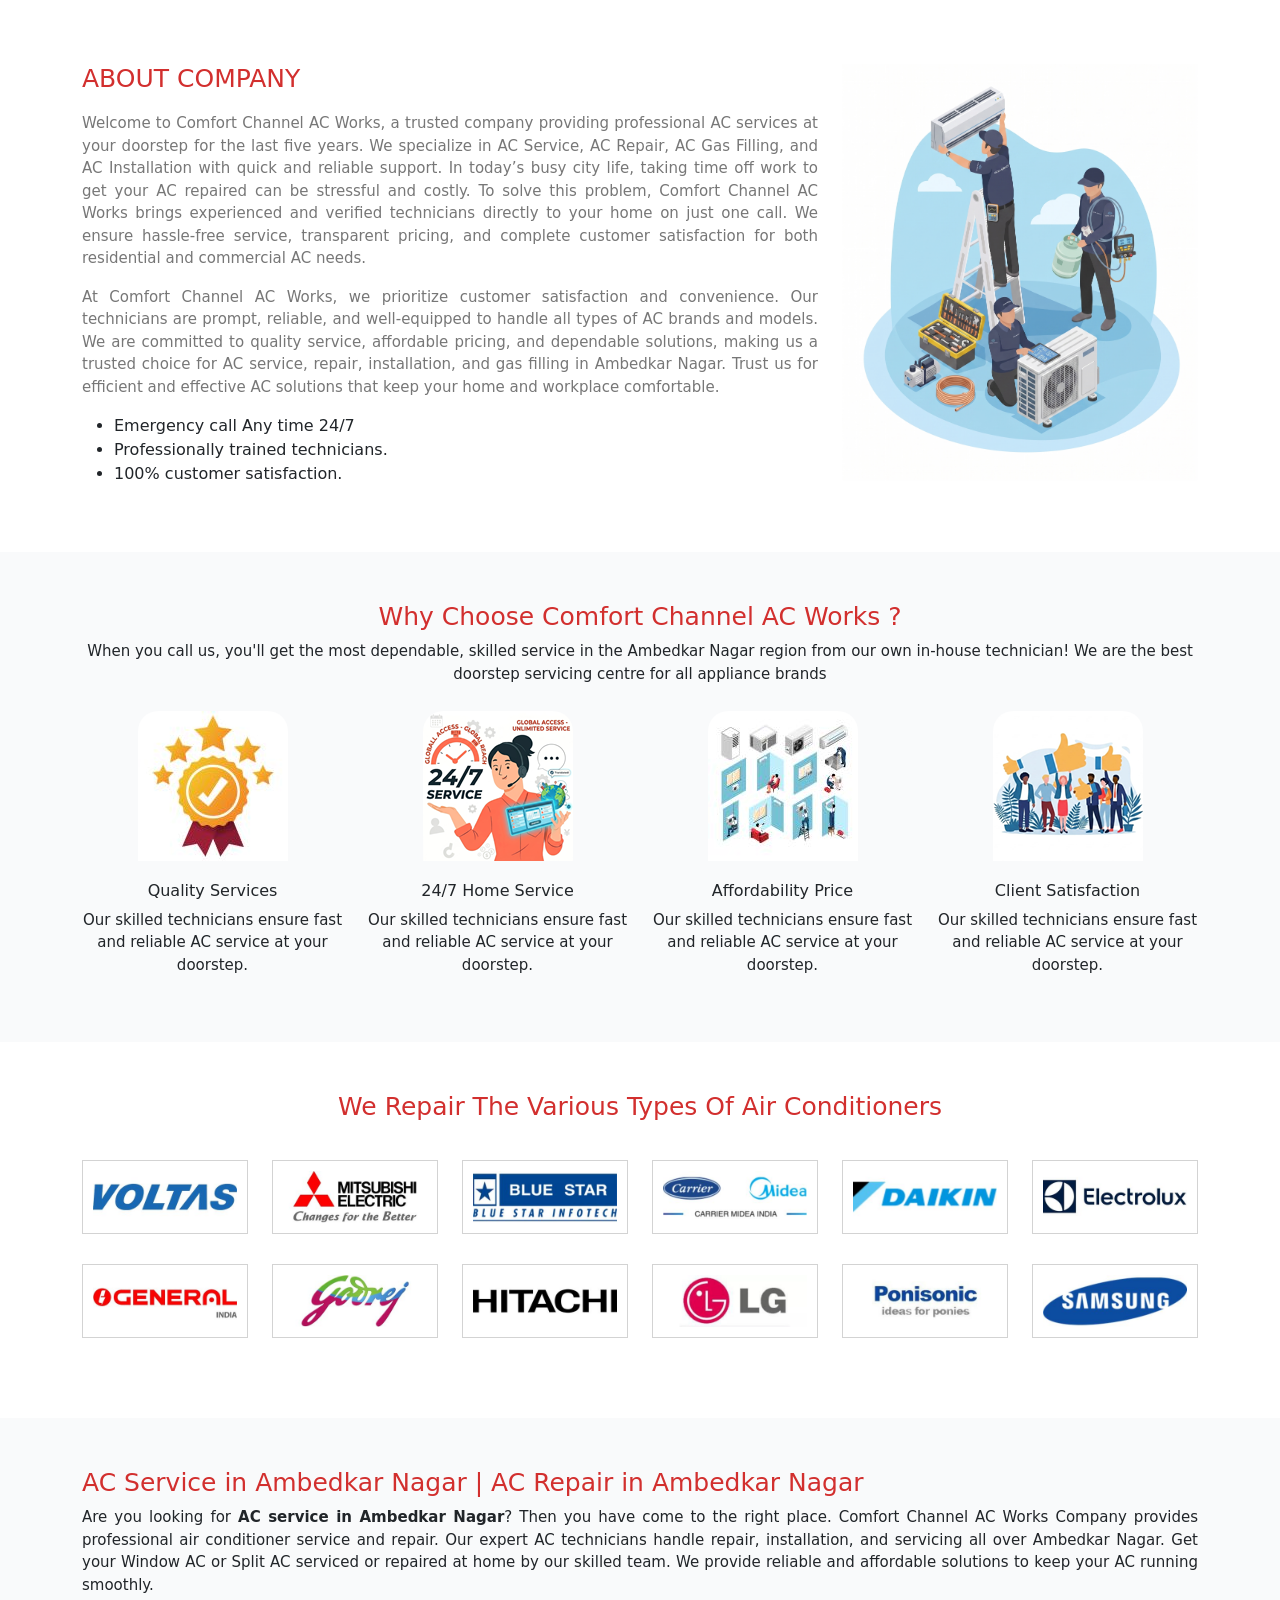
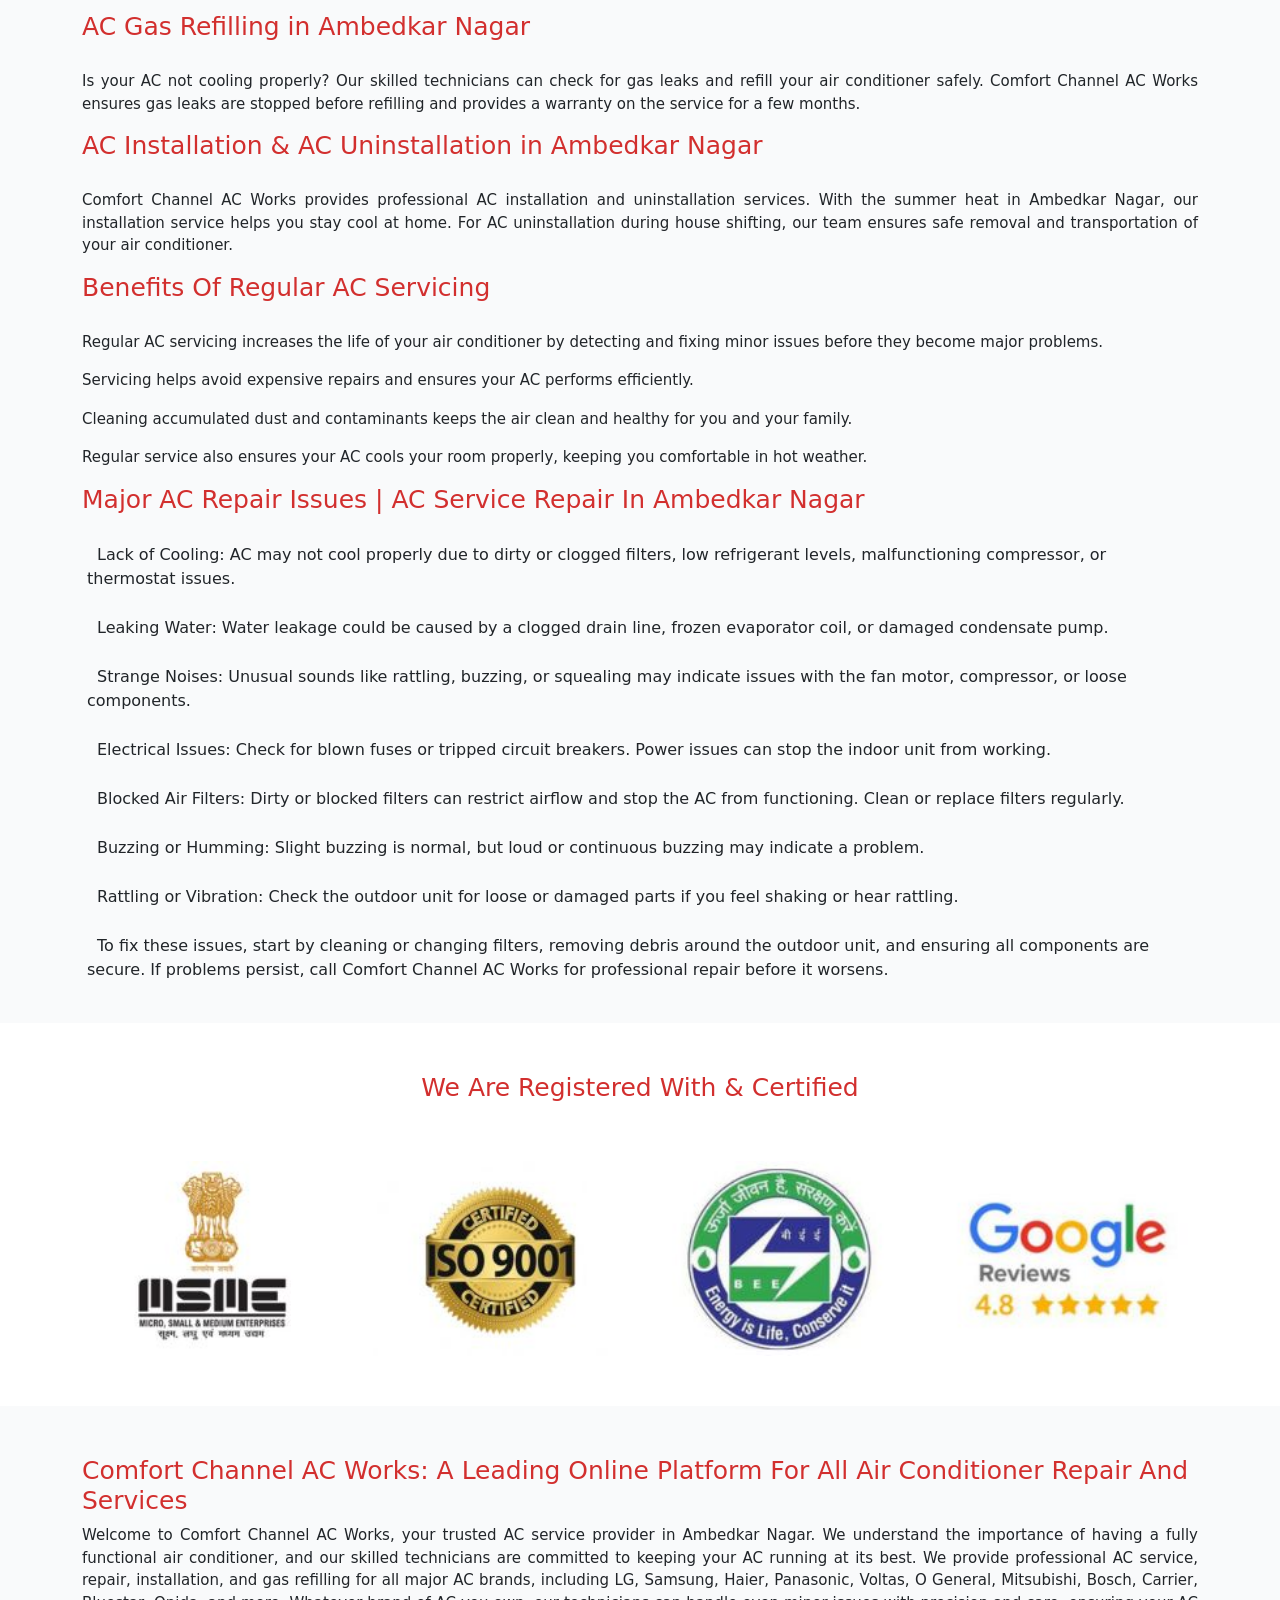
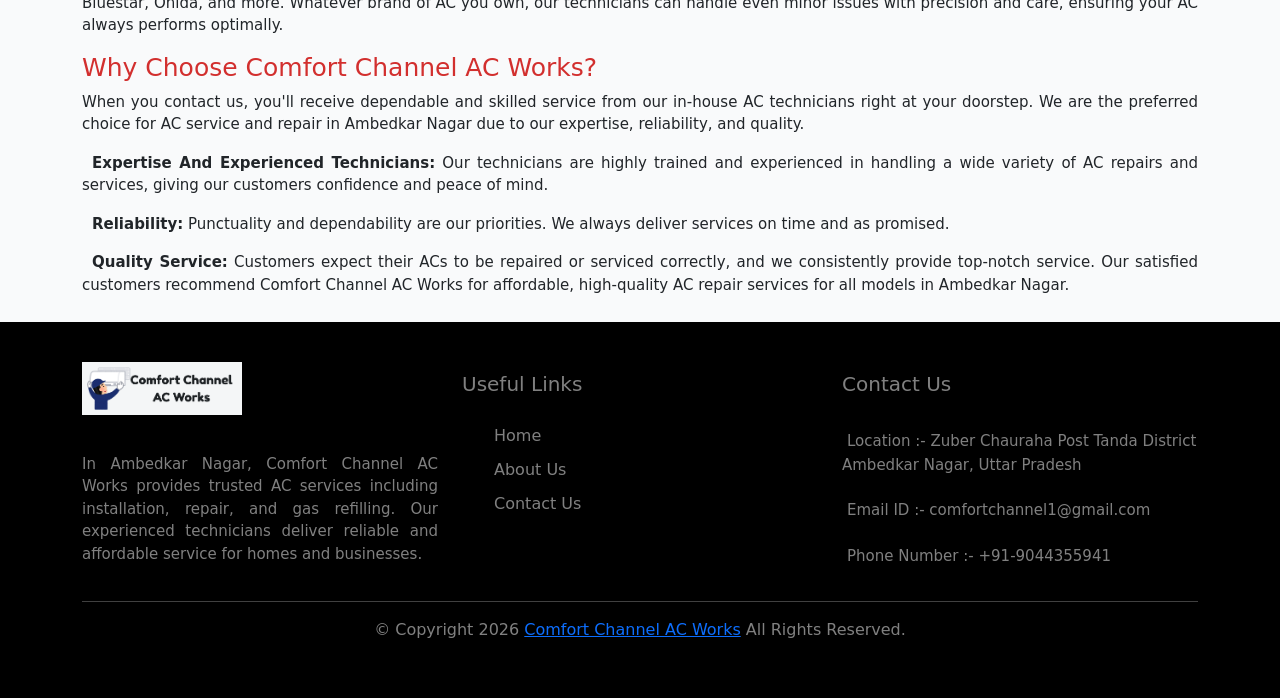
==== commit ba50c687: "Updated" ====
--- a/index.html
+++ b/index.html
@@ -2,7 +2,7 @@
 <html lang="en">
 	
 <head>
-		<title>AC Repair & Service in Ambedkar Nagar | Comfort Channel AC Works</title>
+		<title>AC/Washing Machine Repair & Service in Ambedkar Nagar | Comfort Channel AC Works</title>
 
 		<meta charset="utf-8">
 		  <meta name="description" content="Contact Us - Comfort Channel AC Works Home Service Best Company In Ambedkar Nagar Providing Best Solution For All Your Air Conditioner Needs Like Repair, Service, Installation, Uninstallation">
@@ -15,7 +15,7 @@
 		  <script src="assets/js/6f4b66733d.js" crossorigin="anonymous"></script>
 		  <link rel="stylesheet" href="assets/css/bootstrap.min.css" crossorigin="anonymous">
 		  <script src="assets/js/bootstrap.bundle.min.js"></script>
-		  <link rel="icon" href="assets/images/rps-favicon-color.png" width="60px" type="image/x-icon">
+		  <link rel="icon" href="assets/images/rps-favicon-color-2.png" width="60px" type="image/x-icon">
 		  <link rel="stylesheet" href="assets/css/style.css">
 		  <meta name="Robots" content="index, follow"/>
 	</head>
@@ -38,7 +38,7 @@
 			<div class="collapse navbar-collapse"  id="collapsibleNavbar">
 			    <ul class="navbar-nav ms-auto  my-2 my-lg-0 navbar-nav-scroll">
 					<li class="nav-item">
-					 <a class="nav-link active " aria-current="page" href="index.html">Home</a>
+					 <a class="nav-link" aria-current="page" href="index.html">Home</a>
 					</li>
 					<li class="nav-item">
 					  <a class="nav-link" href="about.html">About</a>
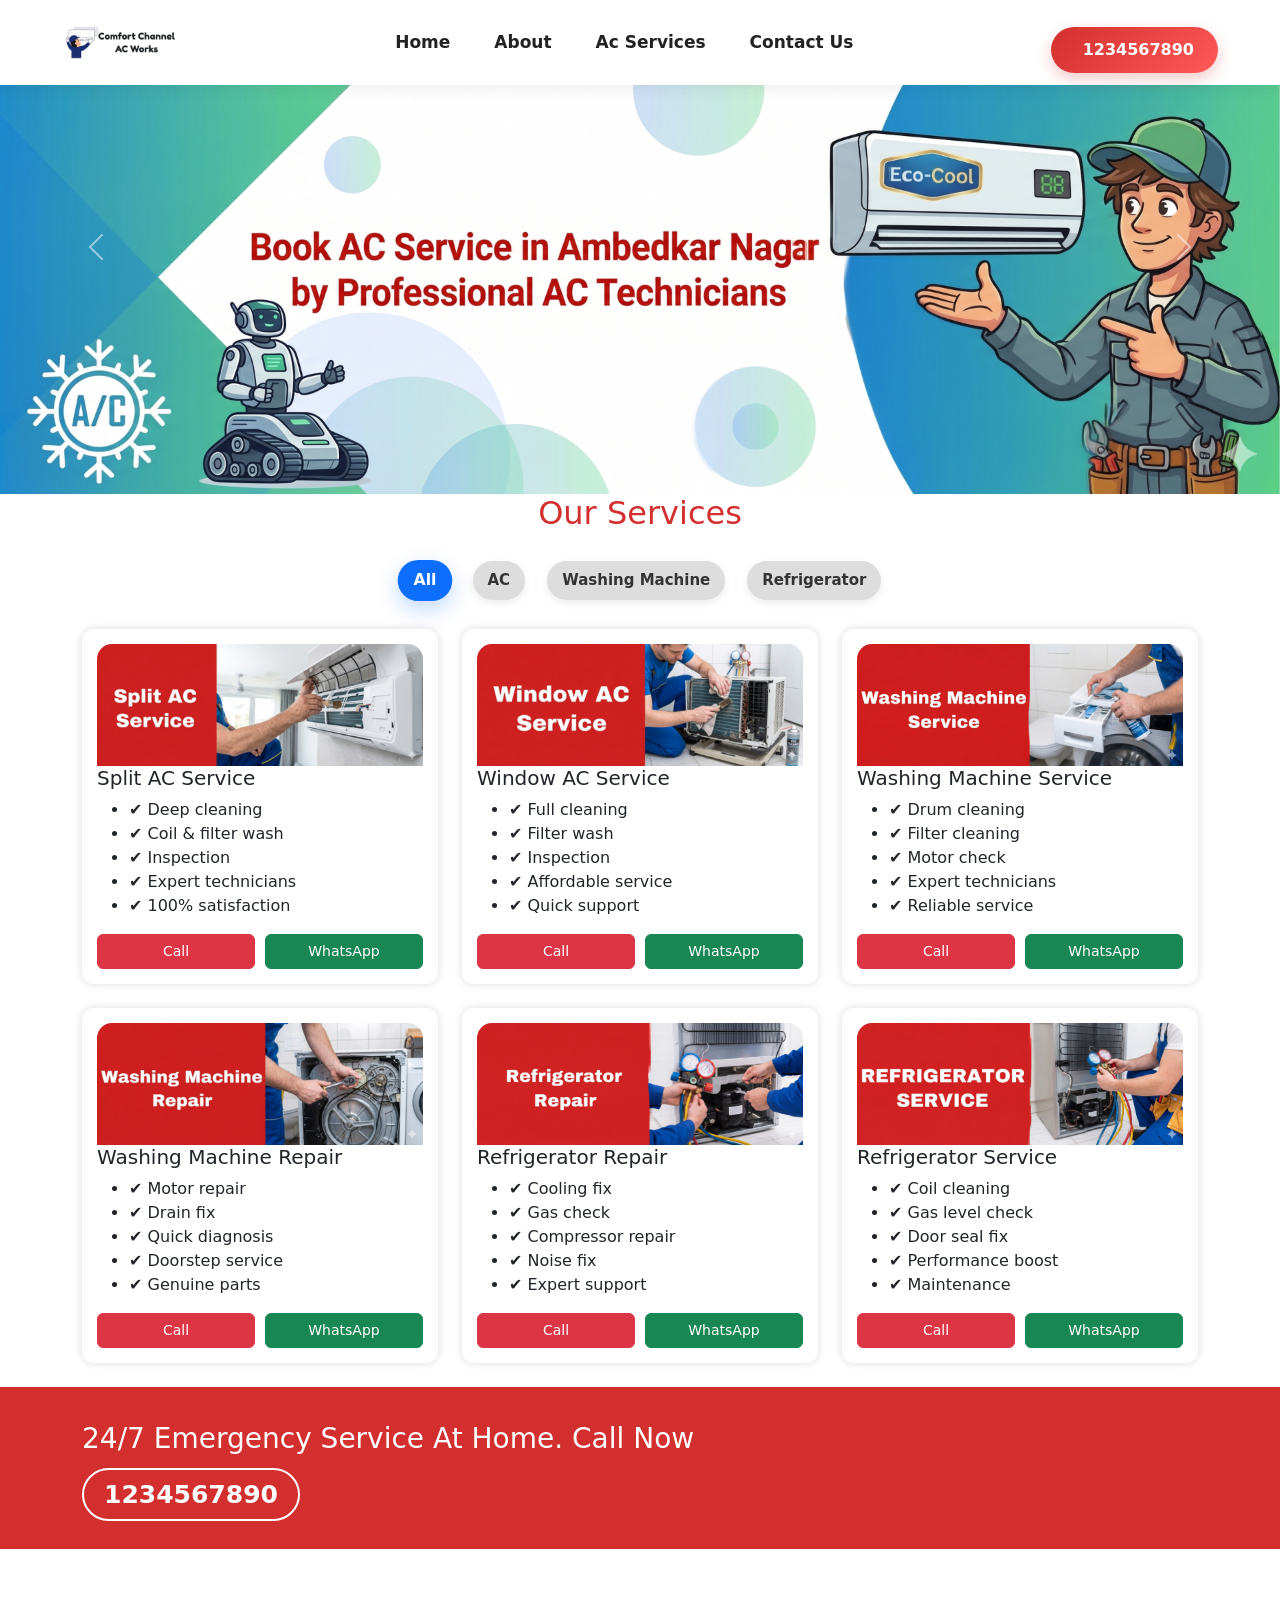
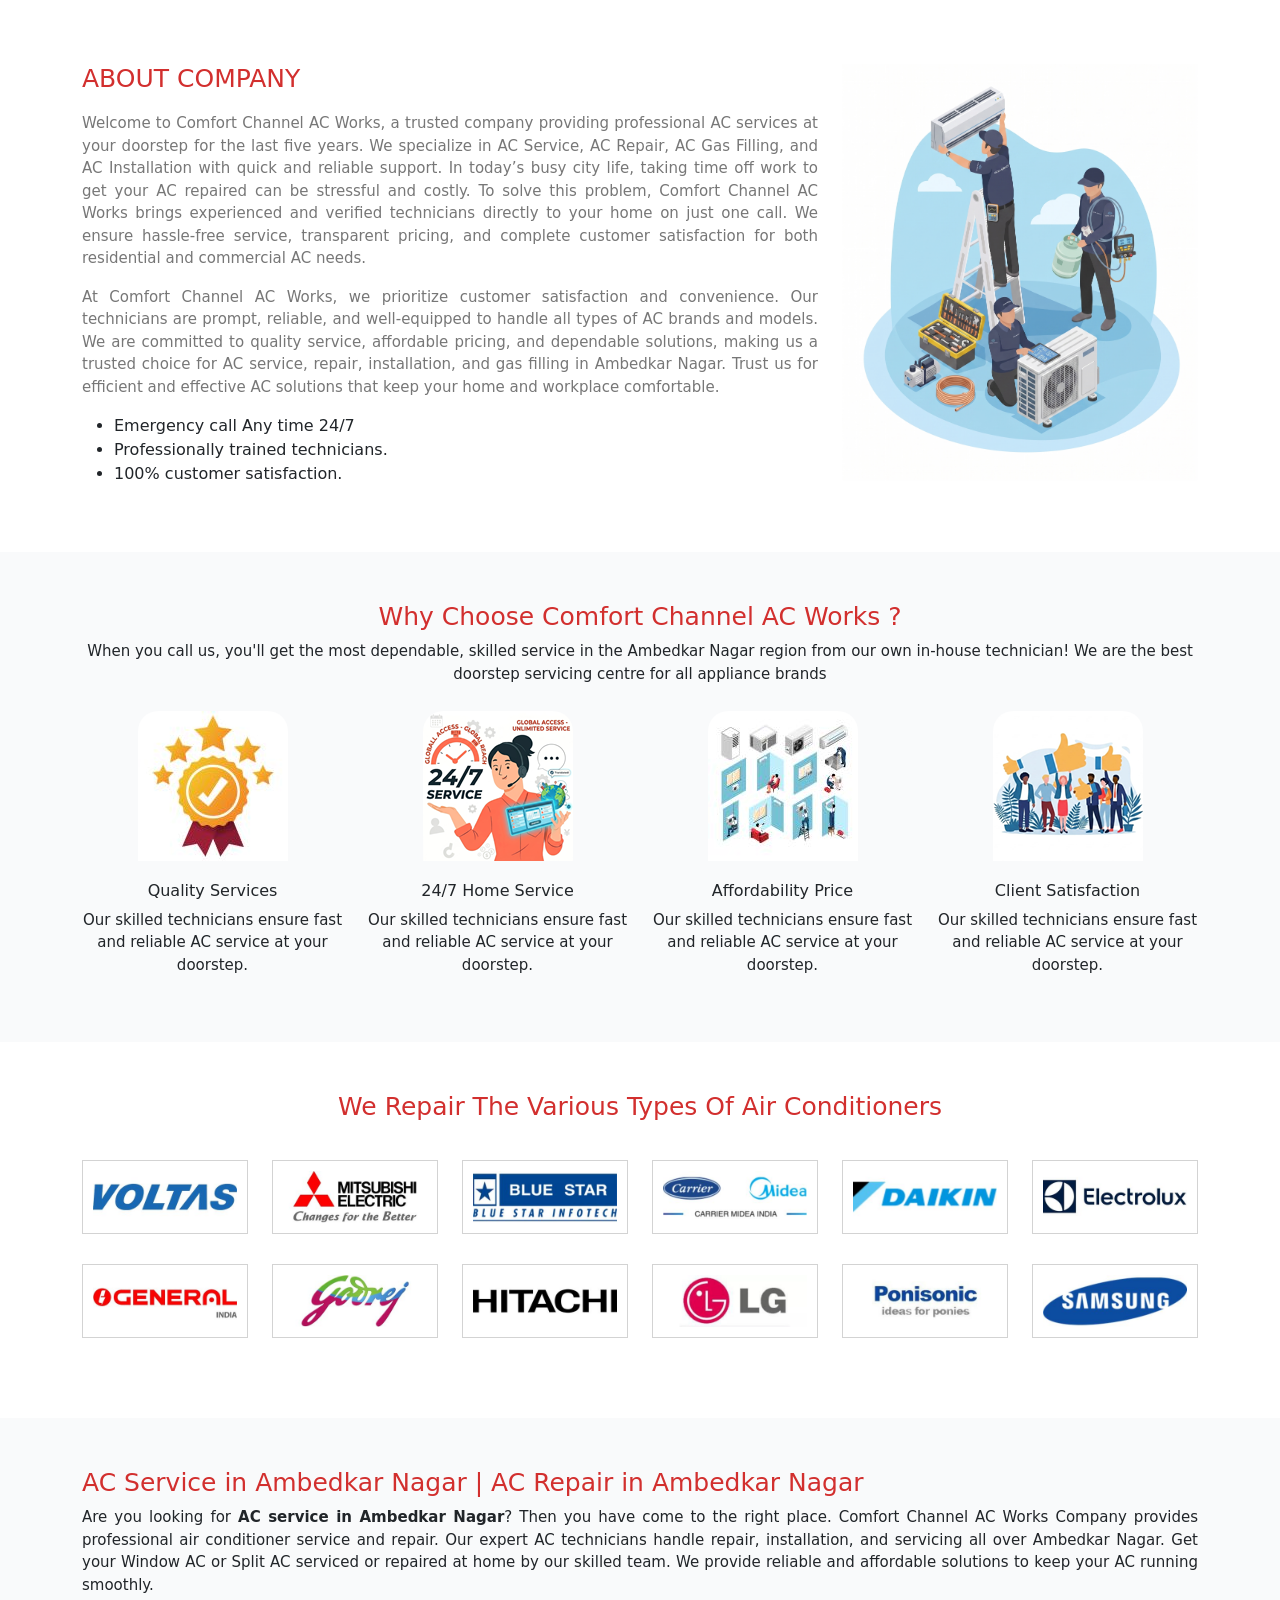
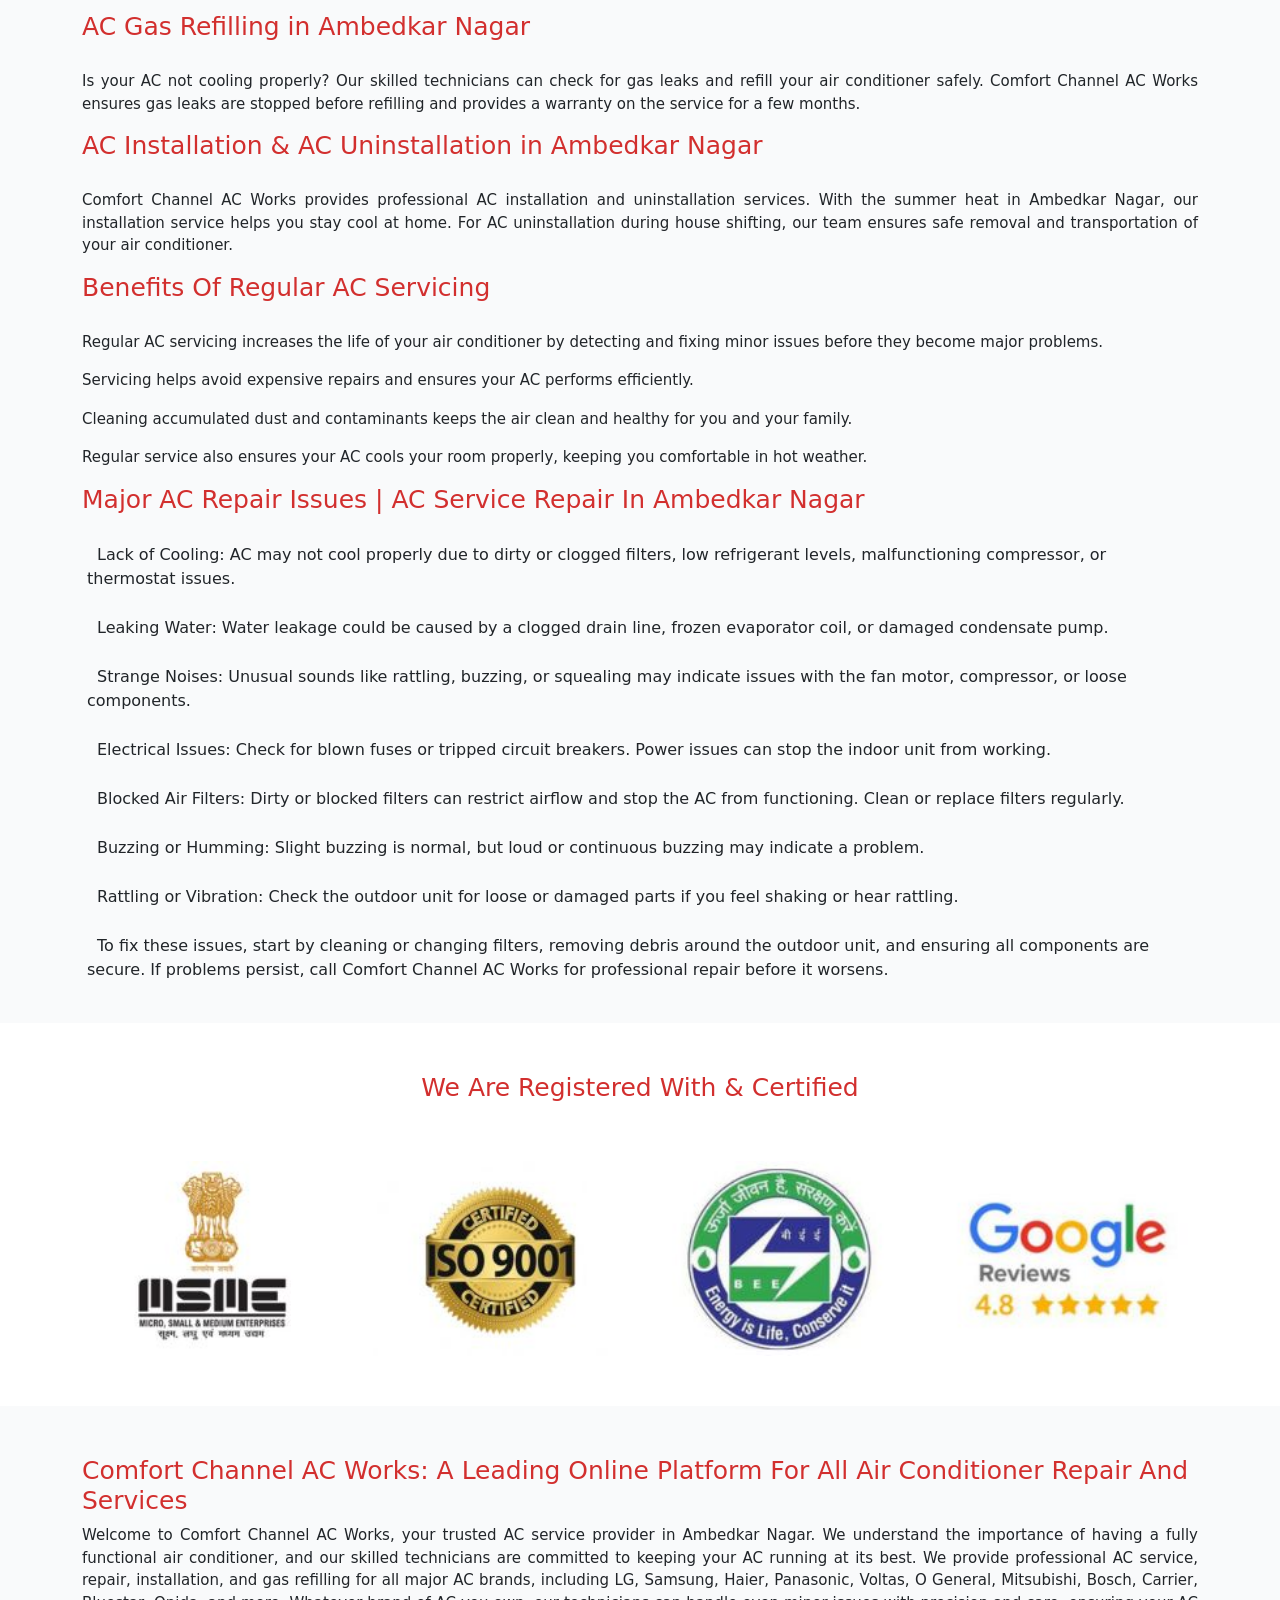
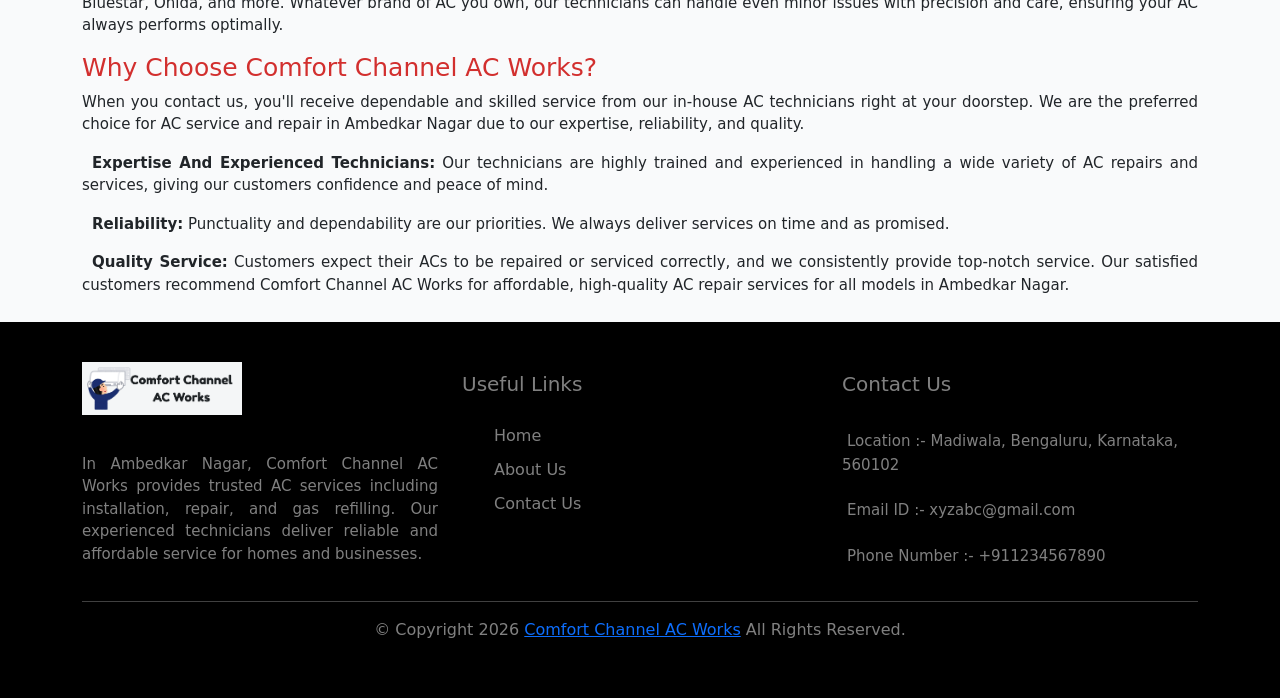
==== commit d865eaf9: "Contacts Details Updated" ====
--- a/index.html
+++ b/index.html
@@ -26,10 +26,10 @@
 		  <div class="container-fluid">
 			<a class="navbar-brand" href="index.html">
 				<img src="assets/images/comfort logo.png" alt="Comfort Channel AC Works logo"></a>
-				<a href="tel:+919044355941" class="mobileno">
+				<a href="tel:+911234567890" class="mobileno">
 					<i class="fa fa-phone" aria-hidden="true">
 					</i> 
-					9044355941
+					1234567890
 				</a>
 			
 			<button class="navbar-toggler" type="button" data-bs-toggle="collapse" data-bs-target="#collapsibleNavbar">
@@ -57,7 +57,7 @@
 					</li>
 				</ul>
 			    <div class="navbar-mobile-number ms-auto">
-				   <p><a href="tel:+919044355941"><i class="fa fa-phone" aria-hidden="true"></i> 9044355941</a></p>
+				   <p><a href="tel:+911234567890"><i class="fa fa-phone" aria-hidden="true"></i> 1234567890</a></p>
 			    </div>
 			</div>
 		  </div>
@@ -129,7 +129,7 @@
 					</div>
 					<div class="col-sm-3 col-md-3 col-lg-3">
 						<div class="Emergency-call-box">
-							<p><a href="tel:+919044355941"><i class="fa fa-phone" aria-hidden="true"></i> 9044355941</a></p>
+							<p><a href="tel:+911234567890"><i class="fa fa-phone" aria-hidden="true"></i> 1234567890</a></p>
 						</div>
 					</div>
 				</div>
@@ -378,9 +378,9 @@
 							<div class="col-sm-4 col-md-4 col-lg-4">
 								<div class="contact-us">
 									<h5>Contact Us</h5>
-									<p><i class="fa fa-map-marker" aria-hidden="true"></i>Location :- Zuber Chauraha Post Tanda District Ambedkar Nagar, Uttar Pradesh</p>
-									<p><i class="fa fa-envelope" aria-hidden="true"></i>Email ID :- comfortchannel1@gmail.com </p>
-									<p> <i class="fa fa-phone-square" aria-hidden="true"></i>Phone Number :- +91-9044355941</p>
+									<p><i class="fa fa-map-marker" aria-hidden="true"></i>Location :- Madiwala, Bengaluru, Karnataka, 560102</p>
+									<p><i class="fa fa-envelope" aria-hidden="true"></i>Email ID :- xyzabc@gmail.com </p>
+									<p> <i class="fa fa-phone-square" aria-hidden="true"></i>Phone Number :- +911234567890</p>
 								</div>
 							</div> 
 							<div class="col-sm-12 col-md-12 col-lg-12">
@@ -396,7 +396,7 @@
 	<!--end footer -->
 	
 	<div class="footer-mobile">
-		<a href="tel:+919044355941" ><i class="fa fa-phone"></i> Call Now </a>
+		<a href="tel:+911234567890" ><i class="fa fa-phone"></i> Call Now </a>
 	</div>
 
 	<!-- <script>
@@ -426,7 +426,7 @@
 				"ctaText": "Start Chat",
 				"borderRadius": "0",
 				"autoShow": false,
-				"phoneNumber": "+919044355941"
+				"phoneNumber": "+911234567890"
 			}
 		};
 		s.onload = function() {
